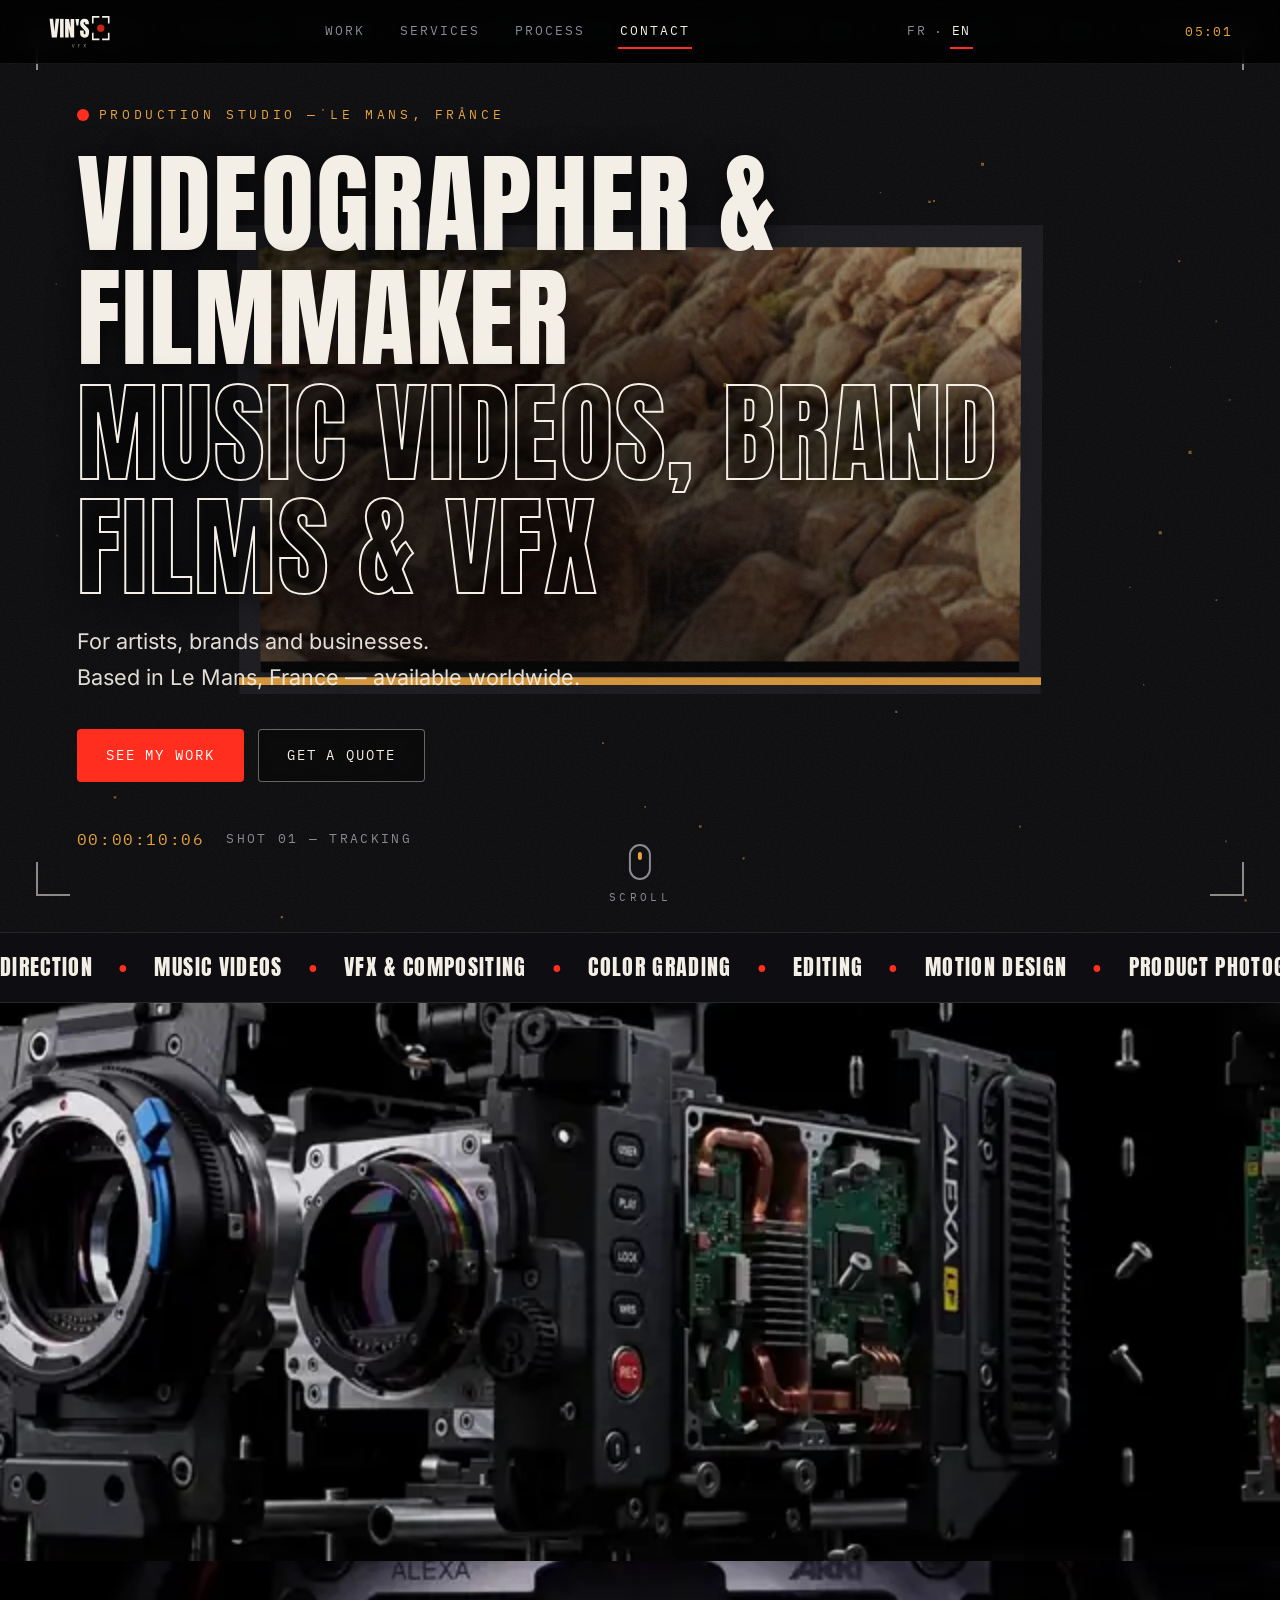
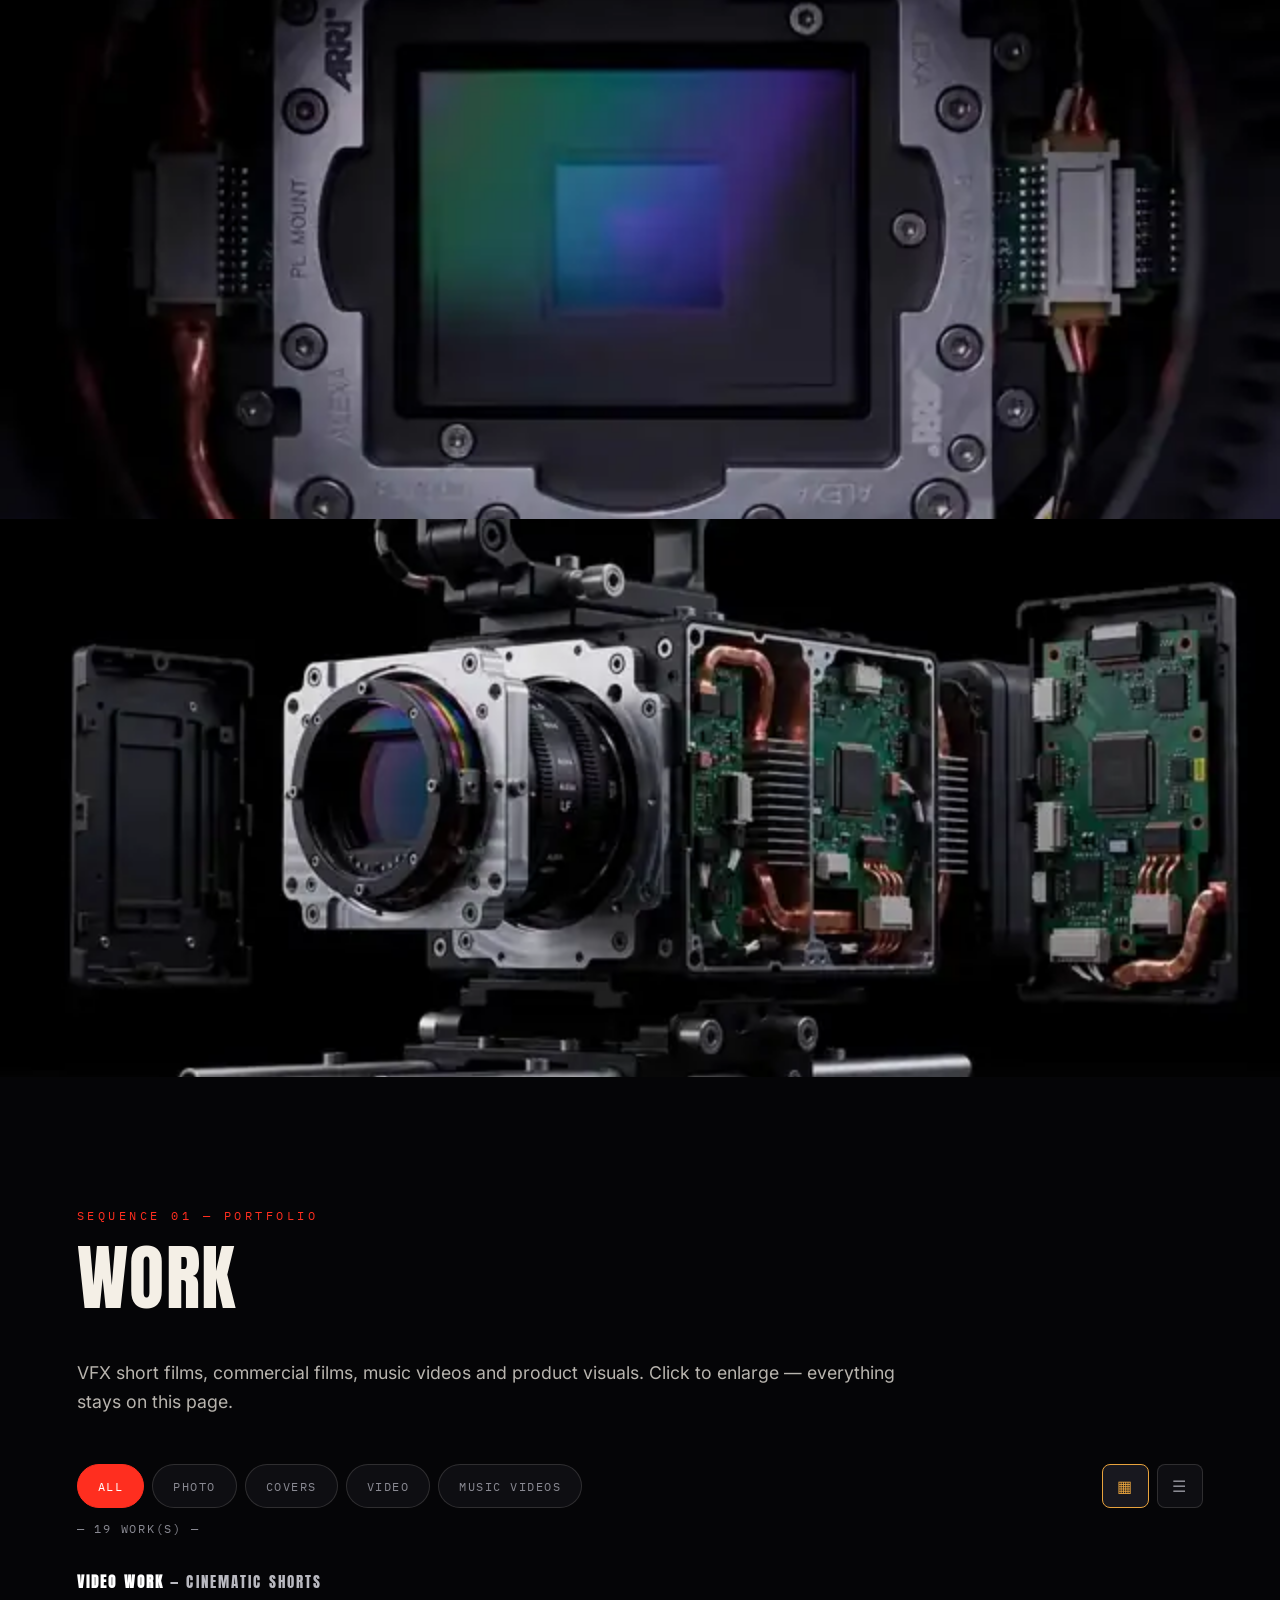
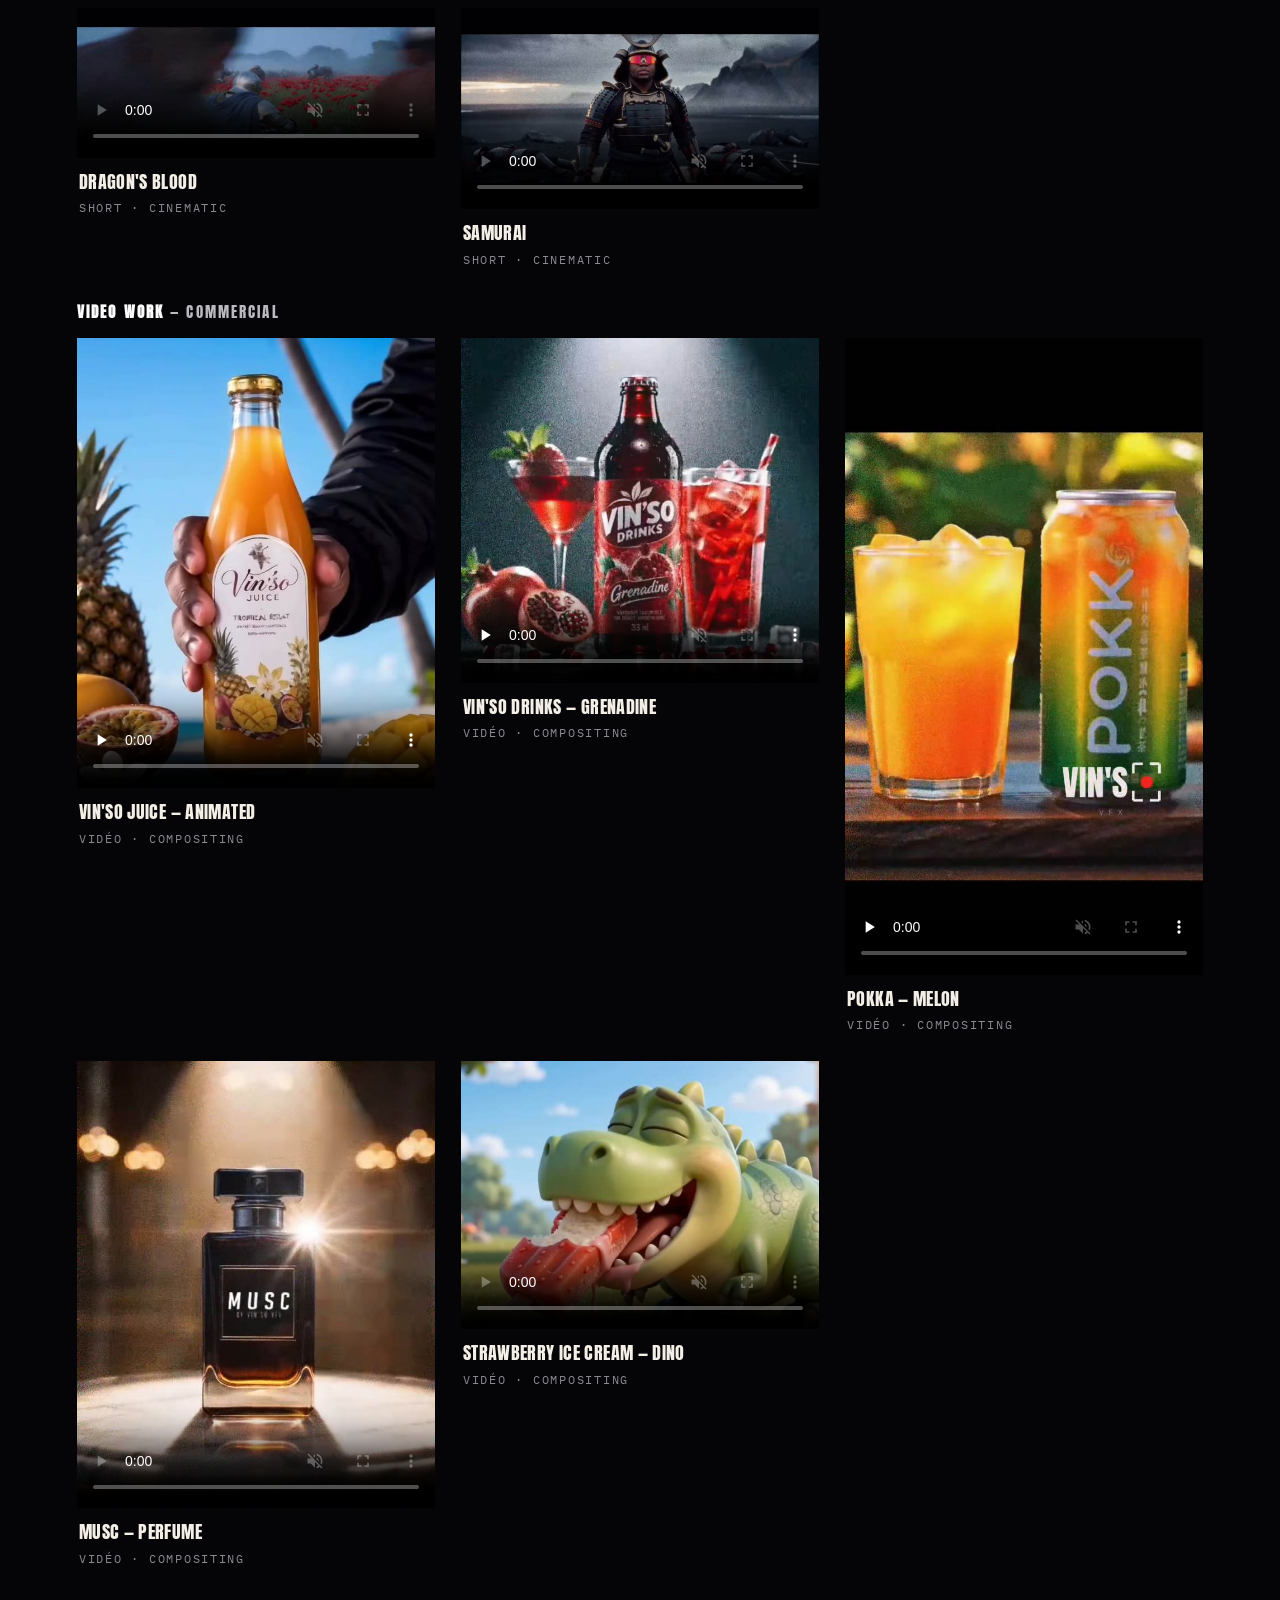
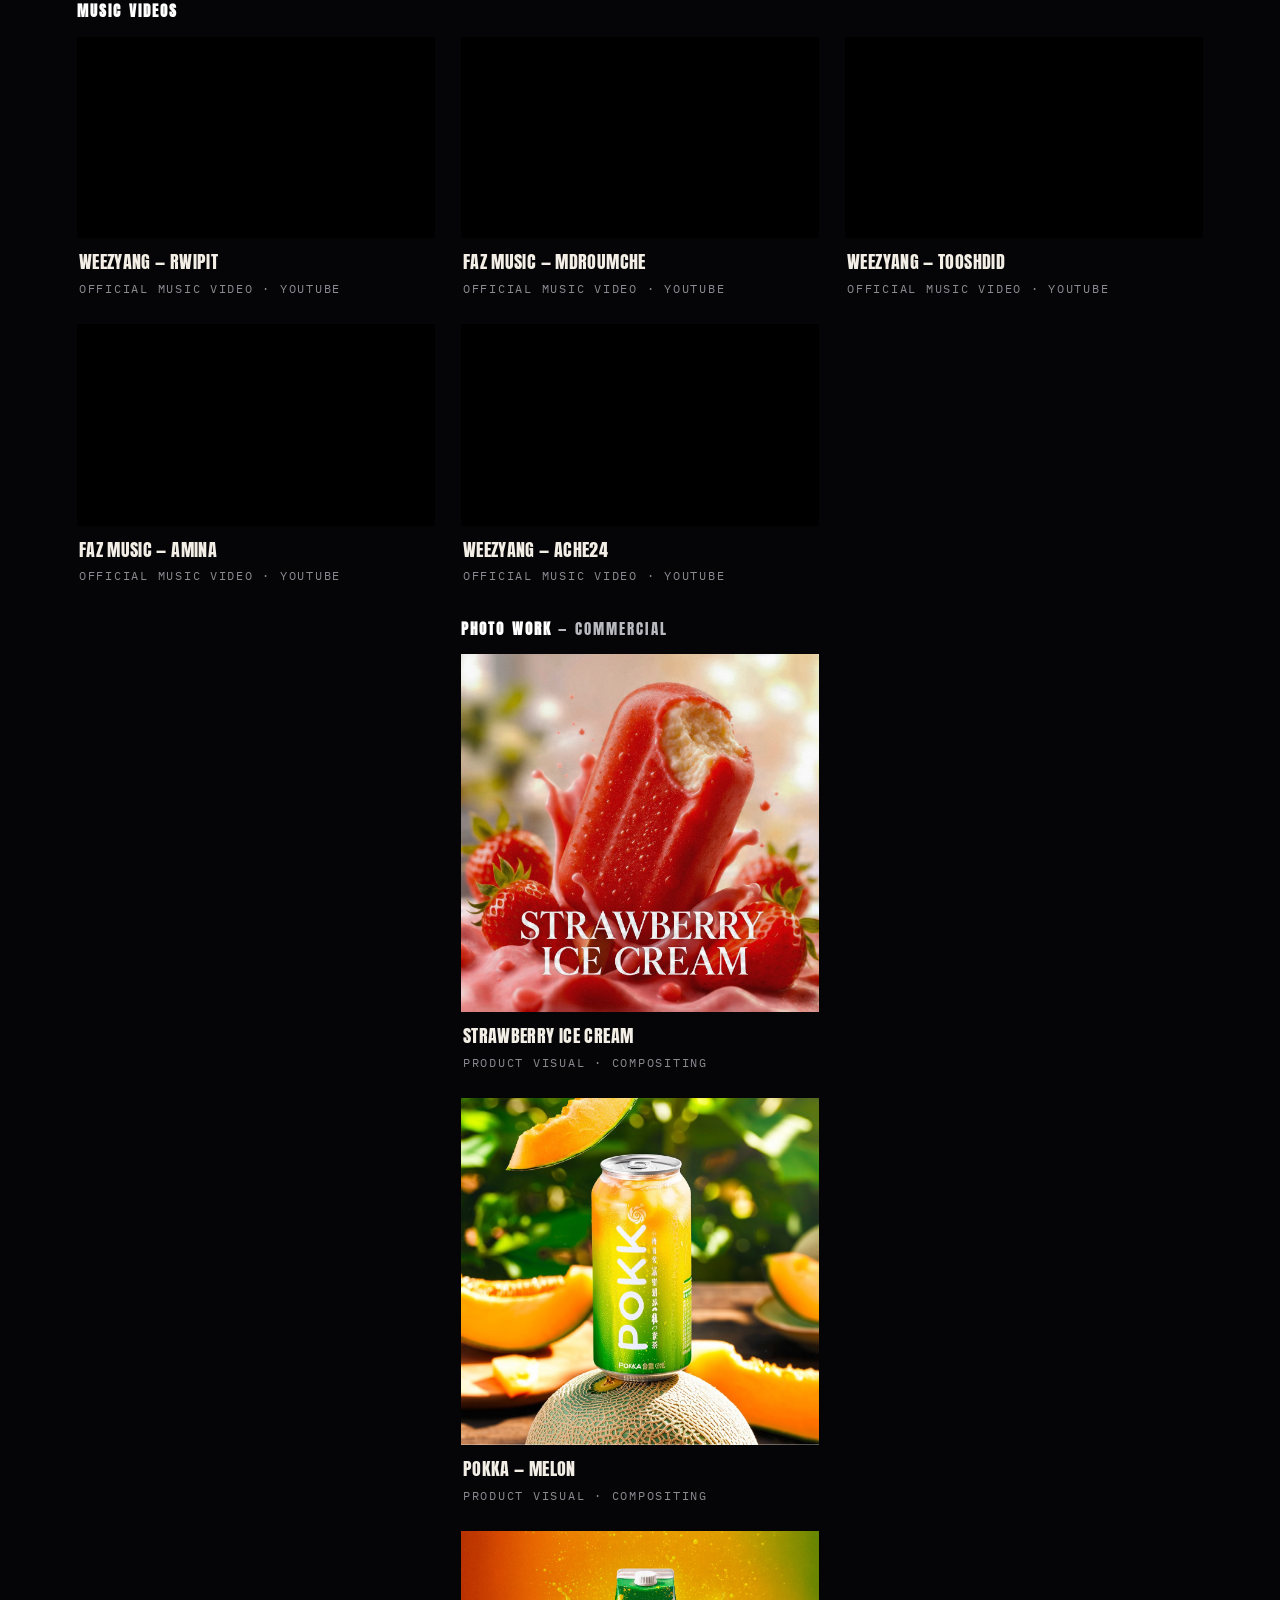
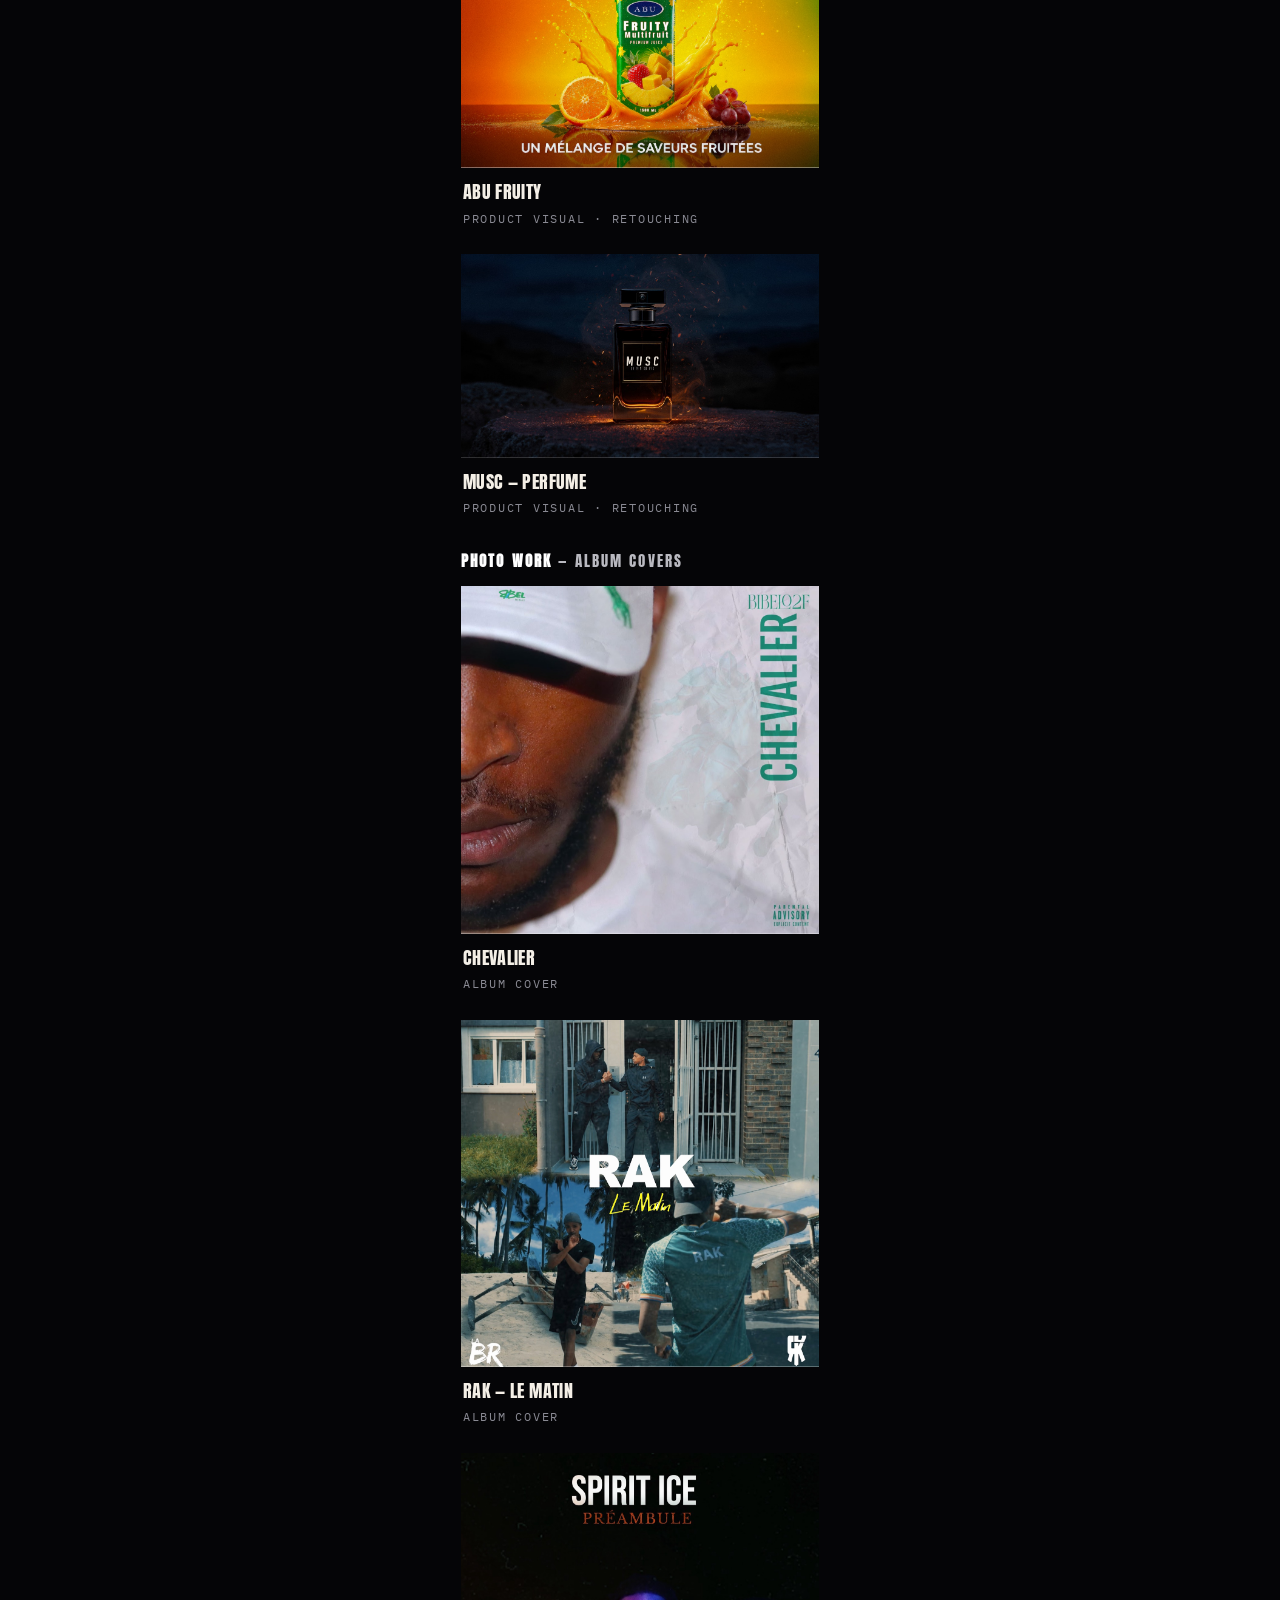
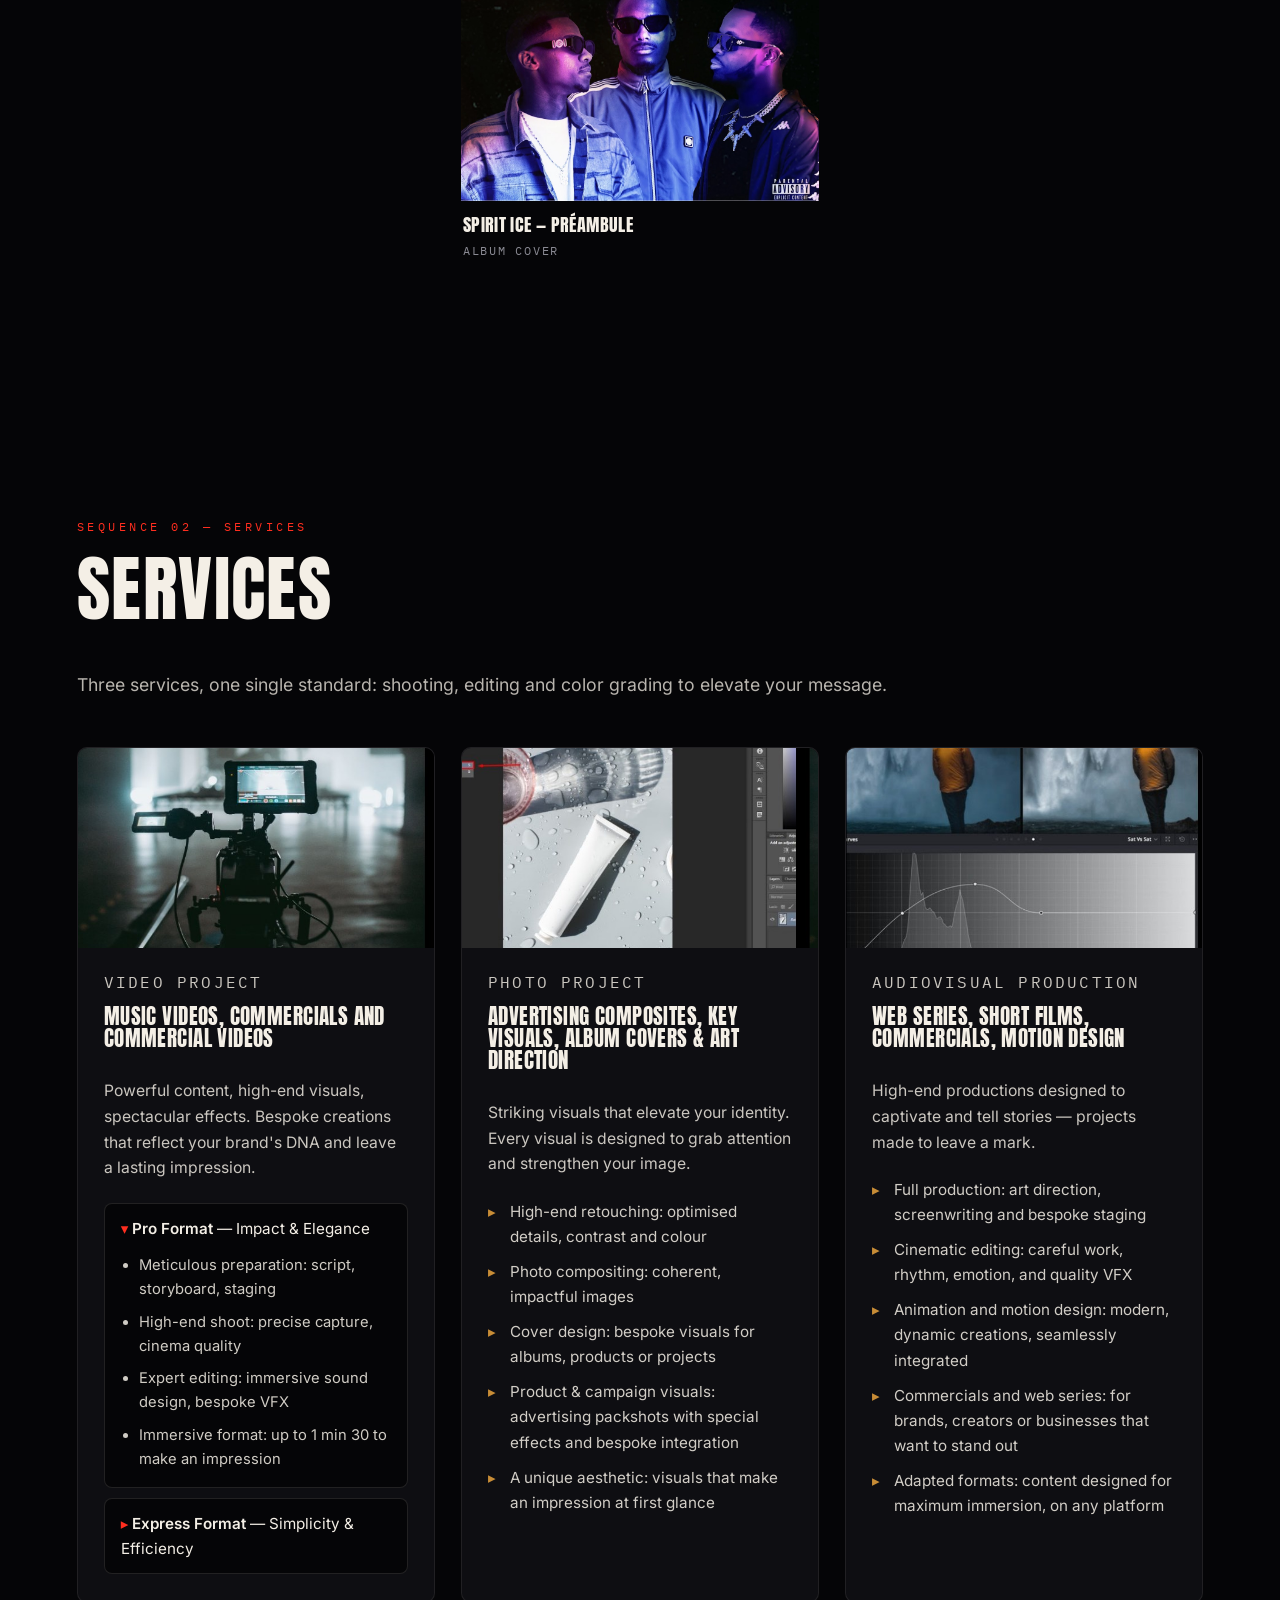
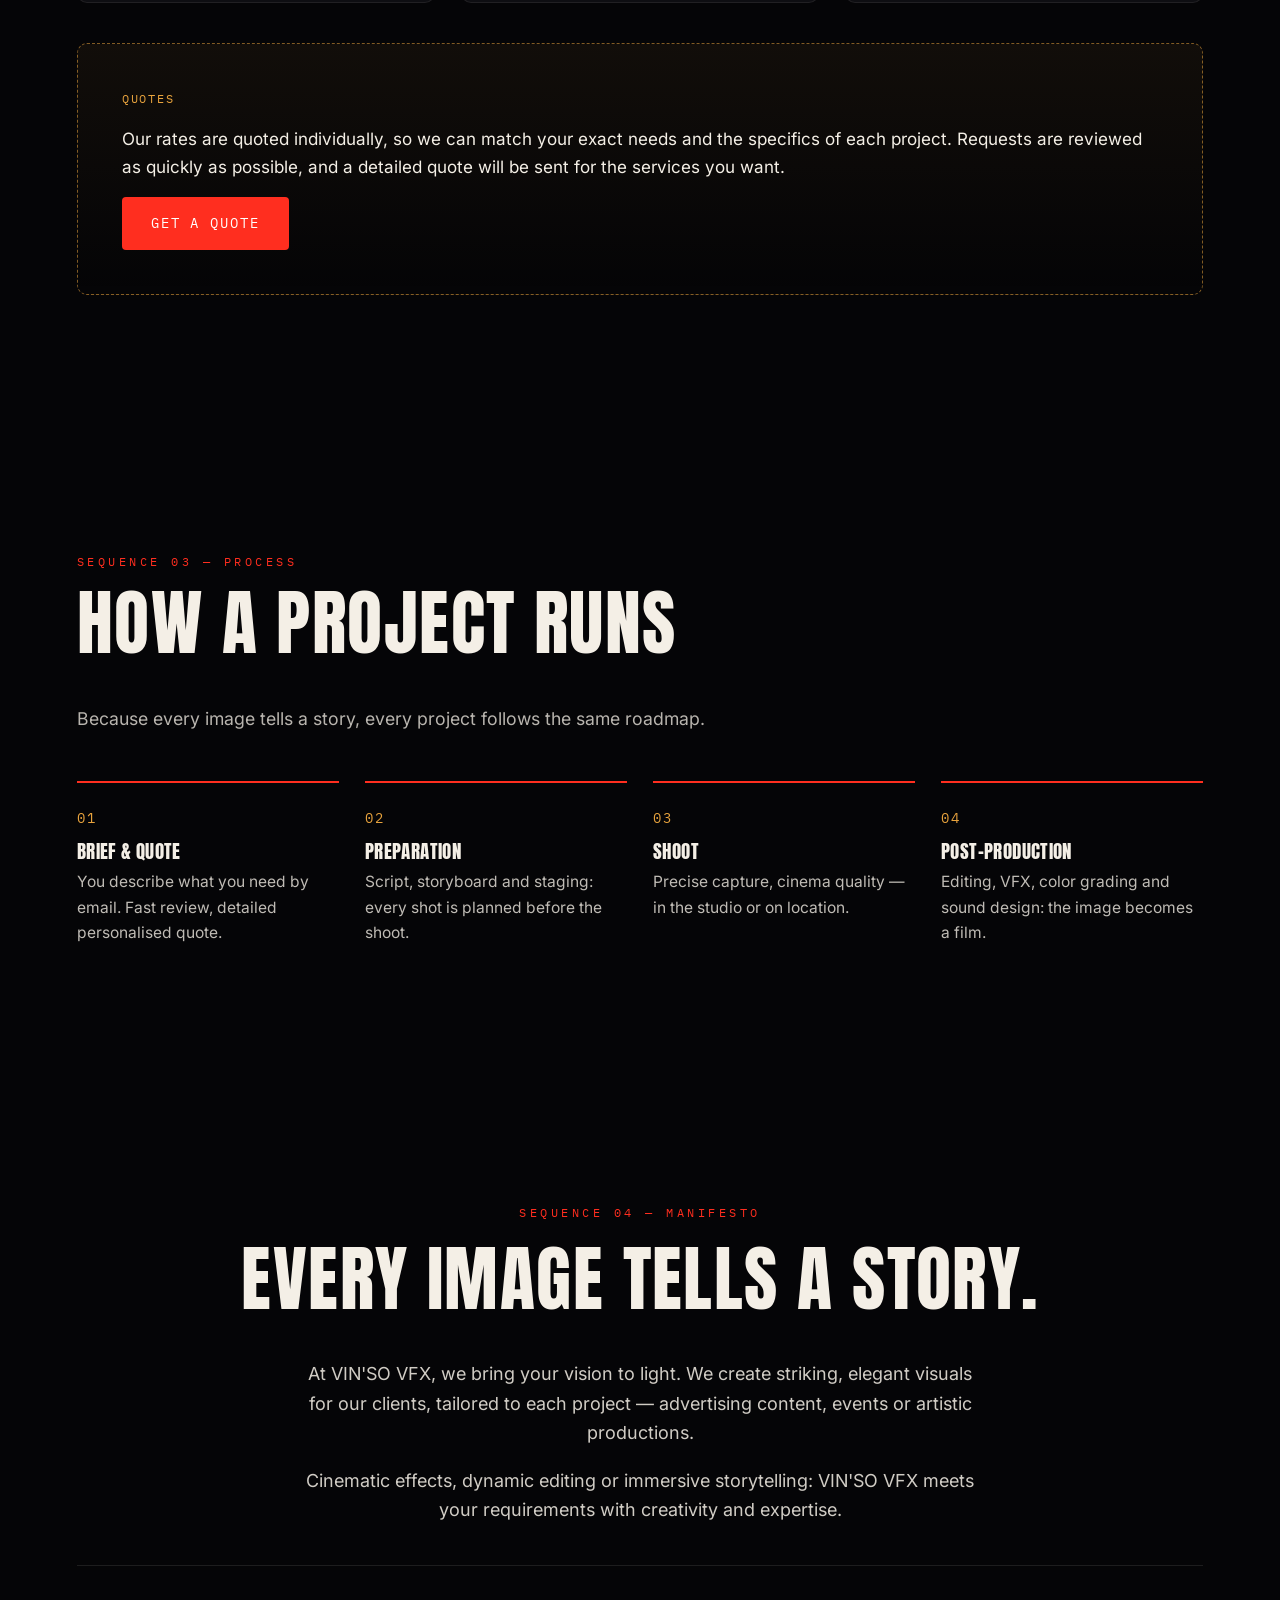
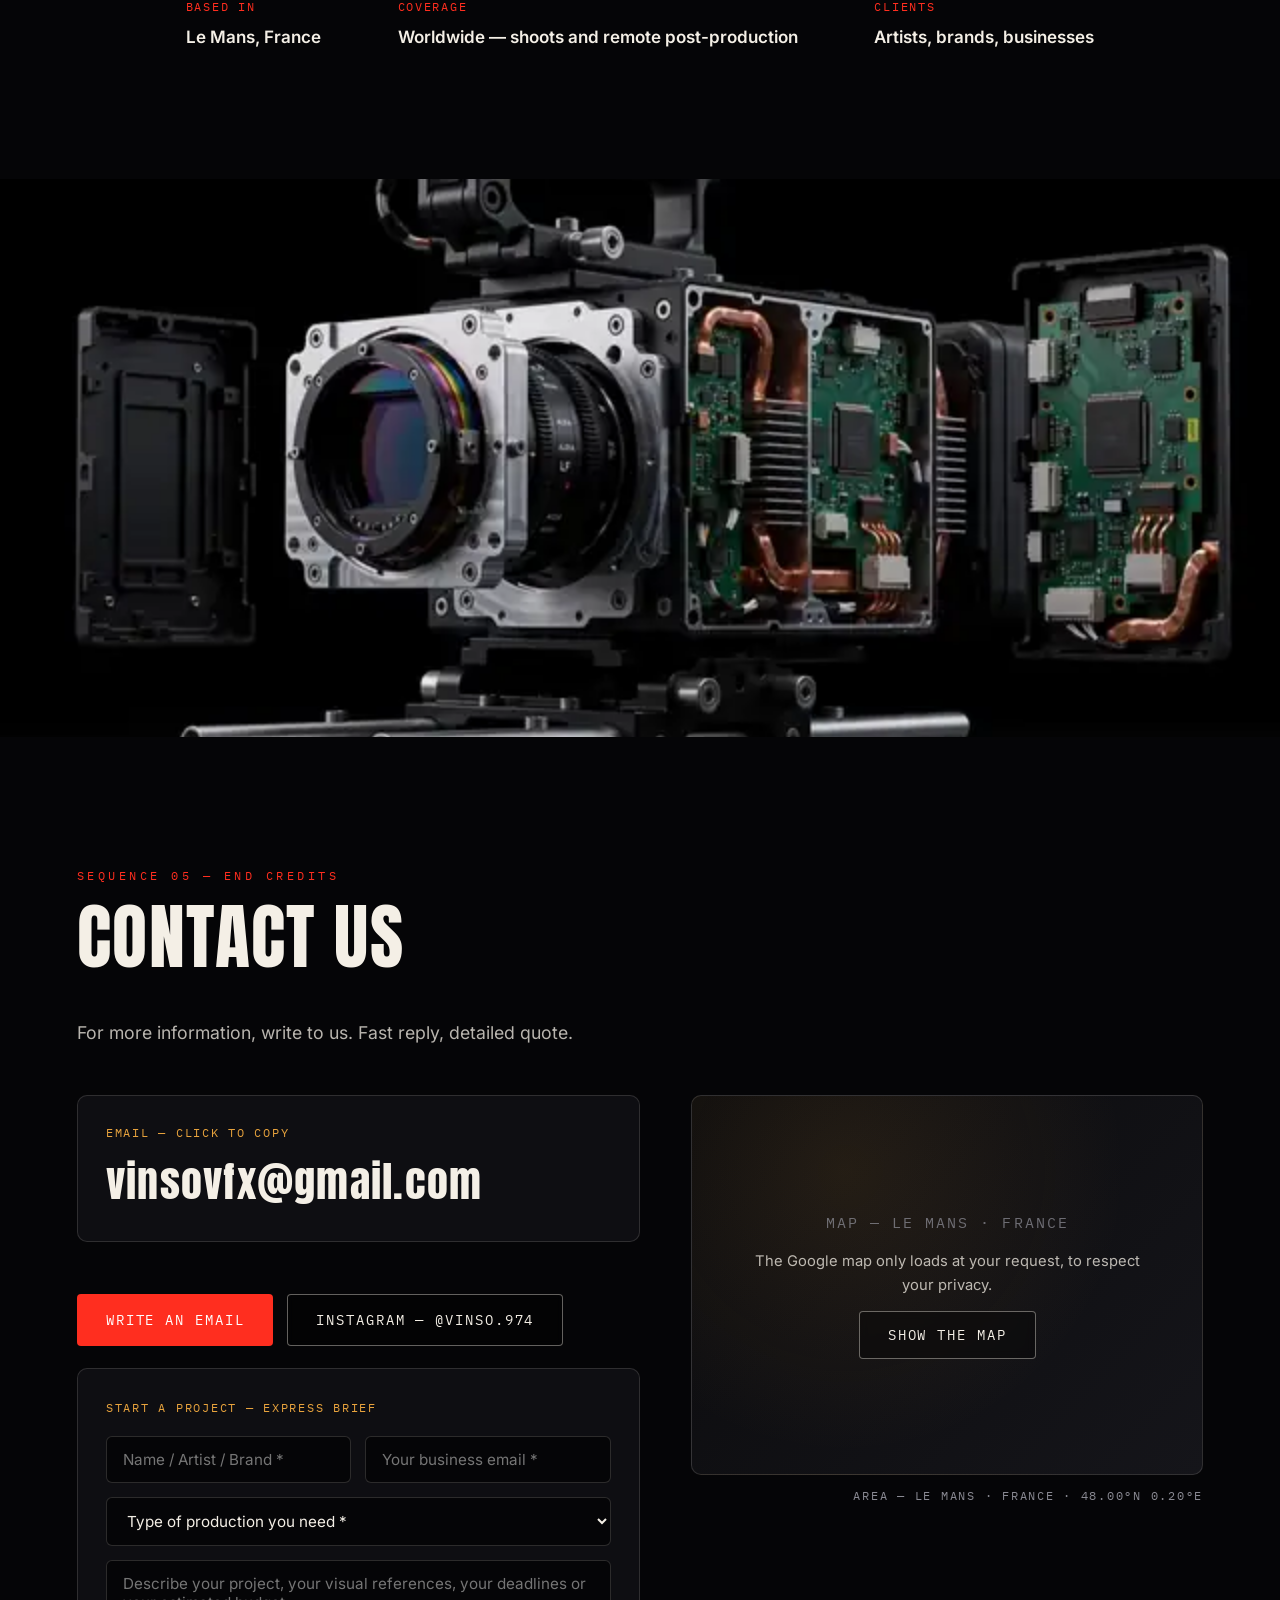
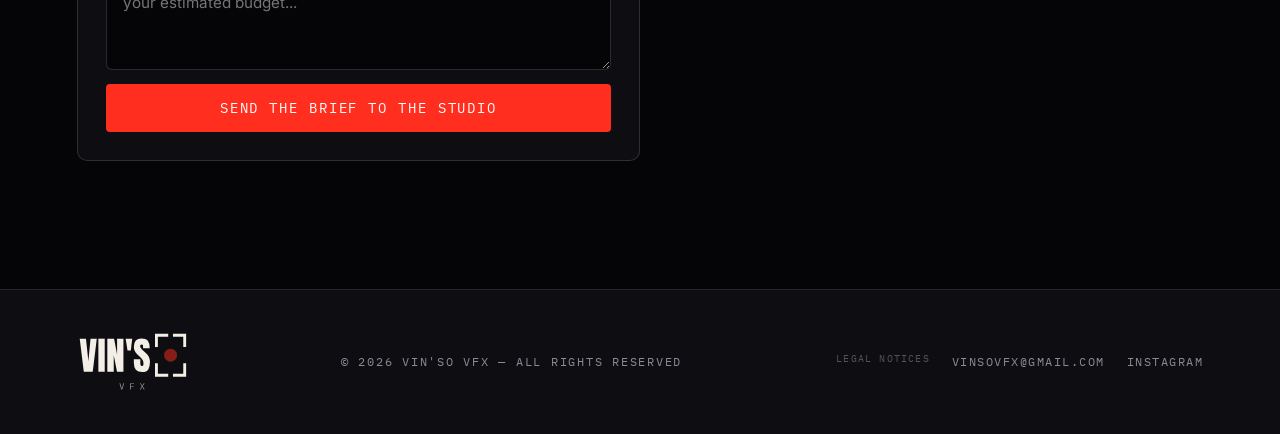
==== en/index.html @ 74f75d2a "Version anglaise du site : page /en/ complète, sélecteur FR/EN, détection auto de la langue du navig" ====
<!DOCTYPE html>
<html lang="en">
<head>
  <meta charset="UTF-8">
  <meta name="viewport" content="width=device-width, initial-scale=1.0">
  <title>VIN'SO VFX — Videographer &amp; Filmmaker · Music Videos, Brand Films &amp; VFX</title>
  <meta name="description" content="VIN'SO VFX — videographer &amp; filmmaker. Music videos, brand films, VFX and compositing, color grading, editing. For artists, brands and businesses. Based in Le Mans, France — available worldwide.">
  <meta name="theme-color" content="#0B0B0D">
  <meta name="color-scheme" content="dark">
  <link rel="canonical" href="https://www.vinsovfx.com/en/">
  <link rel="alternate" hreflang="fr" href="https://www.vinsovfx.com/">
  <link rel="alternate" hreflang="en" href="https://www.vinsovfx.com/en/">
  <link rel="alternate" hreflang="x-default" href="https://www.vinsovfx.com/">
  <meta property="og:type" content="website">
  <meta property="og:locale" content="en_US">
  <meta property="og:title" content="VIN'SO VFX — Videographer &amp; Filmmaker">
  <meta property="og:description" content="Music videos, brand films and VFX. For artists, brands and businesses. Based in Le Mans, France — available worldwide.">
  <meta property="og:url" content="https://www.vinsovfx.com/en/">
  <meta property="og:site_name" content="VIN'SO VFX">
  <meta property="og:image" content="https://www.vinsovfx.com/assets/img/og-share-1200x630.jpg">
  <meta property="og:image:alt" content="Strawberry Ice Cream product visual by VIN'SO VFX">
  <meta name="twitter:card" content="summary_large_image">
  <meta name="twitter:title" content="VIN'SO VFX — Videographer &amp; Filmmaker">
  <meta name="twitter:description" content="Music videos, brand films and VFX. For artists, brands and businesses. Based in Le Mans, France — available worldwide.">
  <meta name="twitter:image" content="https://www.vinsovfx.com/assets/img/og-share-1200x630.jpg">
  <link rel="icon" href="../assets/logo.svg?v=3" type="image/svg+xml">
  <link rel="apple-touch-icon" href="../assets/img/apple-touch-icon.png">
  <link rel="preload" href="../assets/fonts/anton-latin-400-normal.woff2" as="font" type="font/woff2" crossorigin>
  <link rel="preload" href="../assets/fonts/inter-latin-400-normal.woff2" as="font" type="font/woff2" crossorigin>
  <link rel="stylesheet" href="../css/style.css?v=8">
  <script type="application/ld+json">
  {
    "@context": "https://schema.org",
    "@type": "ProfessionalService",
    "name": "VIN'SO VFX",
    "url": "https://www.vinsovfx.com/",
    "logo": "https://www.vinsovfx.com/assets/logo.svg",
    "image": "https://www.vinsovfx.com/assets/img/og-share-1200x630.jpg",
    "description": "Videographer & filmmaker: music videos, brand films, VFX and compositing, color grading, editing.",
    "email": "vinsovfx@gmail.com",
    "areaServed": "Worldwide",
    "address": { "@type": "PostalAddress", "addressLocality": "Le Mans", "addressCountry": "FR" },
    "sameAs": ["https://www.instagram.com/vinso.974"]
  }
  </script>
</head>
<body>
  <a class="skip-link" href="#contenu">Skip to content</a>

  <!-- Préloader : barre de rendu -->
  <div id="preloader" role="status" aria-label="Loading the site">
    <div class="preloader-inner">
      <div class="preloader-logo" aria-hidden="true">VIN'SO <span class="rec-dot"></span></div>
      <div class="preloader-disciplines" id="preloader-disciplines" aria-hidden="true">DIRECTION</div>
      <div class="preloader-bar"><div class="preloader-fill" id="preloader-fill"></div></div>
      <div class="preloader-meta"><span>RENDER</span><span id="preloader-pct">0%</span></div>
    </div>
  </div>
  <noscript><style>#preloader{display:none}</style></noscript>

  <!-- En-tête -->
  <header class="site-header" id="site-header">
    <a class="brand" href="#hero" aria-label="VIN'SO VFX — back to top">
      <img src="../assets/logo.svg?v=3" alt="VIN'SO VFX" width="132" height="36">
    </a>
    <nav class="site-nav" id="site-nav" aria-label="Main navigation">
      <a href="#realisations">Work</a>
      <a href="#services">Services</a>
      <a href="#processus">Process</a>
      <a href="#contact">Contact</a>
    </nav>
    <nav class="lang-switch" aria-label="Language">
      <a href="../index.html" hreflang="fr" onclick="try{localStorage.setItem('vinso-lang','fr')}catch(e){}">FR</a><span aria-hidden="true">·</span><a href="./" class="is-active" aria-current="true" onclick="try{localStorage.setItem('vinso-lang','en')}catch(e){}">EN</a>
    </nav>
    <button class="nav-burger" id="nav-burger" aria-label="Open menu" aria-expanded="false" aria-controls="site-nav">
      <span></span><span></span><span></span>
    </button>
    <div class="header-meta">
      <span class="local-weather" id="local-weather-header" aria-hidden="true"></span>
      <span class="local-time" id="local-time-header" aria-hidden="true">--:--</span>
    </div>
  </header>

  <main id="contenu">

    <!-- ============ HERO ============ -->
    <section class="hero" id="hero" aria-label="Introduction">
      <div class="hero-stage" id="hero-stage">
        <canvas id="hero-canvas" aria-hidden="true"></canvas>
        <div class="hero-fallback" id="hero-fallback" aria-hidden="true"></div>
        <div class="hero-grain" aria-hidden="true"></div>
        <div class="viewfinder" aria-hidden="true">
          <span class="vf-corner tl"></span><span class="vf-corner tr"></span>
          <span class="vf-corner bl"></span><span class="vf-corner br"></span>
        </div>
      </div>
      <div class="hero-content">
        <p class="hero-kicker"><span class="rec-dot" aria-hidden="true"></span> PRODUCTION STUDIO — LE MANS, FRANCE</p>
        <h1 class="hero-title">Videographer &amp; filmmaker<br><span class="hero-title-accent">music videos, brand films &amp; VFX</span></h1>
        <p class="hero-sub">For artists, brands and businesses.<br>Based in Le Mans, France — available worldwide.</p>
        <div class="hero-cta">
          <a class="btn btn-primary" href="#realisations">See my work</a>
          <a class="btn btn-ghost" href="mailto:vinsovfx@gmail.com?subject=Quote%20request%20%E2%80%94%20VIN%27SO%20VFX">Get a quote</a>
        </div>
        <div class="hero-meta">
          <span class="timecode" id="timecode-hero">00:00:00:00</span>
          <span class="hero-plan" id="hero-plan">SHOT 01 — TRACKING SHOT</span>
        </div>
      </div>
      <a class="scroll-hint" href="#realisations" aria-label="Scroll to the work section">
        <span aria-hidden="true"></span> SCROLL
      </a>
    </section>

    <!-- ============ MARQUEE ============ -->
    <div class="marquee" aria-hidden="true">
      <div class="marquee-track" id="marquee-track">
        <span>DIRECTION</span><i>•</i><span>MUSIC VIDEOS</span><i>•</i><span>VFX &amp; COMPOSITING</span><i>•</i><span>COLOR GRADING</span><i>•</i><span>EDITING</span><i>•</i><span>MOTION DESIGN</span><i>•</i><span>PRODUCT PHOTOGRAPHY</span><i>•</i><span>3D GRAPHICS</span><i>•</i><span>ART DIRECTION</span><i>•</i>
      </div>
    </div>

    <!-- ============ ANATOMIE ============ -->
    <section class="scrollvid" id="anatomie" data-src="../assets/vid/anatomie-camera.mp4" aria-label="Cinema camera deconstructing as you scroll">
      <h2 class="sr-only">Take the camera apart</h2>
      <div class="scrollvid-pin">
        <video class="scrollvid-video" muted playsinline preload="none" poster="../assets/img/anatomie-poster.webp" aria-hidden="true" disablepictureinpicture>
          <source src="../assets/vid/anatomie-camera.mp4" type="video/mp4">
        </video>
        <div class="scrollvid-caption" aria-hidden="true">
          <div class="caption-inner">
            <p class="caption-text">Cinematic impact is born from absolute mastery of light and framing.</p>
            <span class="caption-scan"></span>
          </div>
        </div>
        <div class="scrollvid-fallback" aria-hidden="true"></div>
      </div>
    </section>

    <!-- ============ ENTRAILLES ============ -->
    <section class="scrollvid" id="entrailles" data-src="../assets/vid/entrailles-a.mp4" data-src2="../assets/vid/entrailles-b.mp4" data-split="0.5" aria-label="A dive inside the camera as you scroll">
      <h2 class="sr-only">Inside the camera</h2>
      <div class="scrollvid-pin">
        <video class="scrollvid-video" muted playsinline preload="none" poster="../assets/img/entrailles-a-poster.webp" aria-hidden="true" disablepictureinpicture>
          <source src="../assets/vid/entrailles-a.mp4" type="video/mp4">
        </video>
        <video class="scrollvid-video" muted playsinline preload="none" poster="../assets/img/entrailles-b-poster.webp" aria-hidden="true" disablepictureinpicture style="opacity:0">
          <source src="../assets/vid/entrailles-b.mp4" type="video/mp4">
        </video>
        <div class="scrollvid-caption" aria-hidden="true">
          <div class="caption-inner">
            <p class="caption-text">Surgical precision: from raw footage to VFX compositing.</p>
            <span class="caption-scan"></span>
          </div>
        </div>
        <div class="scrollvid-fallback" aria-hidden="true"></div>
      </div>
    </section>

    <!-- ============ CAPTEUR ============ -->
    <section class="scrollvid" id="capteur" data-src="../assets/vid/capteur.mp4" aria-label="The camera sensor in close-up as you scroll">
      <h2 class="sr-only">The eye — the sensor</h2>
      <div class="scrollvid-pin">
        <video class="scrollvid-video" muted playsinline preload="none" poster="../assets/img/capteur-poster.webp" aria-hidden="true" disablepictureinpicture>
          <source src="../assets/vid/capteur.mp4" type="video/mp4">
        </video>
        <div class="scrollvid-caption" aria-hidden="true">
          <div class="caption-inner">
            <p class="caption-text">Elevating reality: cinema color grading, SFX and 3D integration.</p>
            <span class="caption-scan"></span>
          </div>
        </div>
        <div class="scrollvid-fallback" aria-hidden="true"></div>
      </div>
    </section>

    <!-- ============ RÉALISATIONS ============ -->
    <section class="section" id="realisations" aria-labelledby="titre-realisations">
      <div class="section-head">
        <p class="section-kicker">SEQUENCE 01 — PORTFOLIO</p>
        <h2 class="section-title" id="titre-realisations">Work</h2>
        <p class="section-intro">VFX short films, commercial films, music videos and product visuals. Click to enlarge — everything stays on this page.</p>
      </div>

      <div class="works-toolbar">
        <div class="filters" role="group" aria-label="Filter the work">
          <button class="filter-btn is-active" data-filter="all" aria-pressed="true">All</button>
          <button class="filter-btn" data-filter="photo" aria-pressed="false">Photo</button>
          <button class="filter-btn" data-filter="pochette" aria-pressed="false">Covers</button>
          <button class="filter-btn" data-filter="video" aria-pressed="false">Video</button>
          <button class="filter-btn" data-filter="clip" aria-pressed="false">Music videos</button>
        </div>
        <div class="view-toggle" role="group" aria-label="Display mode">
          <button class="view-btn is-active" data-view="grid" aria-pressed="true" aria-label="Grid view">▦</button>
          <button class="view-btn" data-view="list" aria-pressed="false" aria-label="List view">☰</button>
        </div>
      </div>

      <p class="works-count mono" id="works-count" aria-live="polite"></p>

      <div class="works-group" data-group="video">
        <h3 class="works-sub"><strong>Video work</strong> — Cinematic shorts</h3>
        <div class="works works-grid">
        <article class="work" data-cat="video" data-type="local-video" data-src="../assets/vid/dragons-blood.mp4" data-title="Dragon's Blood — cinematic short">
          <div class="work-media work-media--direct">
            <video controls src="../assets/vid/dragons-blood.mp4" poster="../assets/img/dragons-blood-poster.jpg" data-autoplay muted loop playsinline preload="none" width="1720" height="720"></video>
          </div>
          <div class="work-info">
            <h3>Dragon's Blood</h3>
            <p class="mono work-meta">SHORT · CINEMATIC</p>
          </div>
        </article>
        <article class="work" data-cat="video" data-type="local-video" data-src="../assets/vid/samourai.mp4" data-title="Samouraï — cinematic short">
          <div class="work-media work-media--direct">
            <video controls src="../assets/vid/samourai.mp4" poster="../assets/img/samourai-poster.jpg" data-autoplay muted loop playsinline preload="none" width="1280" height="720"></video>
          </div>
          <div class="work-info">
            <h3>Samurai</h3>
            <p class="mono work-meta">SHORT · CINEMATIC</p>
          </div>
        </article>
        </div>
      </div>

      <div class="works-group" data-group="video">
        <h3 class="works-sub"><strong>Video work</strong> — Commercial</h3>
        <div class="works works-grid">
        <article class="work" data-cat="video" data-type="local-video" data-src="../assets/vid/vinso-juice.mp4" data-title="Vin'so Juice — animated commercial">
          <div class="work-media work-media--direct">
            <video controls src="../assets/vid/vinso-juice.mp4" poster="../assets/img/vinso-juice-poster.jpg" data-autoplay muted loop playsinline preload="none" width="720" height="906"></video>
          </div>
          <div class="work-info">
            <h3>Vin'so Juice — Animated</h3>
            <p class="mono work-meta">VIDÉO · COMPOSITING</p>
          </div>
        </article>
        <article class="work" data-cat="video" data-type="local-video" data-src="../assets/vid/vinso-drinks-grenadine.mp4" data-title="Vin'so Drinks — grenadine commercial">
          <div class="work-media work-media--direct">
            <video controls src="../assets/vid/vinso-drinks-grenadine.mp4" poster="../assets/img/vinso-drinks-grenadine-poster.jpg" data-autoplay muted loop playsinline preload="none" width="748" height="720"></video>
          </div>
          <div class="work-info">
            <h3>Vin'so Drinks — Grenadine</h3>
            <p class="mono work-meta">VIDÉO · COMPOSITING</p>
          </div>
        </article>
        <article class="work" data-cat="video" data-type="local-video" data-src="../assets/vid/pokka-melon.mp4" data-title="POKKA — melon commercial">
          <div class="work-media work-media--direct">
            <video controls src="../assets/vid/pokka-melon.mp4" poster="../assets/img/pokka-melon-poster.jpg" data-autoplay muted loop playsinline preload="none" width="720" height="1280"></video>
          </div>
          <div class="work-info">
            <h3>POKKA — Melon</h3>
            <p class="mono work-meta">VIDÉO · COMPOSITING</p>
          </div>
        </article>
        <article class="work" data-cat="video" data-type="local-video" data-src="../assets/vid/musc-parfum.mp4" data-title="MUSC — perfume commercial">
          <div class="work-media work-media--direct">
            <video controls src="../assets/vid/musc-parfum.mp4" poster="../assets/img/musc-parfum-poster.jpg" data-autoplay muted loop playsinline preload="none" width="720" height="900"></video>
          </div>
          <div class="work-info">
            <h3>MUSC — Perfume</h3>
            <p class="mono work-meta">VIDÉO · COMPOSITING</p>
          </div>
        </article>
        <article class="work" data-cat="video" data-type="local-video" data-src="../assets/vid/glace-fraise-dino.mp4" data-title="Strawberry Ice Cream — dino commercial">
          <div class="work-media work-media--direct">
            <video controls src="../assets/vid/glace-fraise-dino.mp4" poster="../assets/img/glace-fraise-dino-poster.jpg" data-autoplay muted loop playsinline preload="none" width="960" height="720"></video>
          </div>
          <div class="work-info">
            <h3>Strawberry Ice Cream — Dino</h3>
            <p class="mono work-meta">VIDÉO · COMPOSITING</p>
          </div>
        </article>
        </div>
      </div>

      <div class="works-group" data-group="clip">
        <h3 class="works-sub"><strong>Music videos</strong></h3>
        <div class="works works-grid">
<article class="work" data-cat="clip" data-type="video" data-yt="0Q_GJgeLVIU" data-title="Weezyang — RwiPiT (official music video)">
          <div class="work-media">
            <iframe src="https://www.youtube-nocookie.com/embed/0Q_GJgeLVIU?rel=0&playsinline=1" title="Weezyang — RwiPiT (official music video)" loading="lazy" referrerpolicy="strict-origin-when-cross-origin" allow="accelerometer; autoplay; clipboard-write; encrypted-media; gyroscope; picture-in-picture" allowfullscreen></iframe>
          </div>
          <div class="work-info">
            <h3>Weezyang — RwiPiT</h3>
            <p class="mono work-meta">OFFICIAL MUSIC VIDEO · YOUTUBE</p>
          </div>
        </article>
<article class="work" data-cat="clip" data-type="video" data-yt="qVxYpxtj244" data-title="Faz Music — MDROUMCHE (official music video)">
          <div class="work-media">
            <iframe src="https://www.youtube-nocookie.com/embed/qVxYpxtj244?rel=0&playsinline=1" title="Faz Music — MDROUMCHE (official music video)" loading="lazy" referrerpolicy="strict-origin-when-cross-origin" allow="accelerometer; autoplay; clipboard-write; encrypted-media; gyroscope; picture-in-picture" allowfullscreen></iframe>
          </div>
          <div class="work-info">
            <h3>Faz Music — MDROUMCHE</h3>
            <p class="mono work-meta">OFFICIAL MUSIC VIDEO · YOUTUBE</p>
          </div>
        </article>
<article class="work" data-cat="clip" data-type="video" data-yt="-6sCgE9RYcg" data-title="Weezyang — Tooshdid (official music video)">
          <div class="work-media">
            <iframe src="https://www.youtube-nocookie.com/embed/-6sCgE9RYcg?rel=0&playsinline=1" title="Weezyang — Tooshdid (official music video)" loading="lazy" referrerpolicy="strict-origin-when-cross-origin" allow="accelerometer; autoplay; clipboard-write; encrypted-media; gyroscope; picture-in-picture" allowfullscreen></iframe>
          </div>
          <div class="work-info">
            <h3>Weezyang — Tooshdid</h3>
            <p class="mono work-meta">OFFICIAL MUSIC VIDEO · YOUTUBE</p>
          </div>
        </article>
<article class="work" data-cat="clip" data-type="video" data-yt="XNBBhESGSis" data-title="Faz Music — AMINA (official music video)">
          <div class="work-media">
            <iframe src="https://www.youtube-nocookie.com/embed/XNBBhESGSis?rel=0&playsinline=1" title="Faz Music — AMINA (official music video)" loading="lazy" referrerpolicy="strict-origin-when-cross-origin" allow="accelerometer; autoplay; clipboard-write; encrypted-media; gyroscope; picture-in-picture" allowfullscreen></iframe>
          </div>
          <div class="work-info">
            <h3>Faz Music — AMINA</h3>
            <p class="mono work-meta">OFFICIAL MUSIC VIDEO · YOUTUBE</p>
          </div>
        </article>
<article class="work" data-cat="clip" data-type="video" data-yt="svGMhx4TmQ8" data-title="Weezyang — Ache24 (official music video)">
          <div class="work-media">
            <iframe src="https://www.youtube-nocookie.com/embed/svGMhx4TmQ8?rel=0&playsinline=1" title="Weezyang — Ache24 (official music video)" loading="lazy" referrerpolicy="strict-origin-when-cross-origin" allow="accelerometer; autoplay; clipboard-write; encrypted-media; gyroscope; picture-in-picture" allowfullscreen></iframe>
          </div>
          <div class="work-info">
            <h3>Weezyang — Ache24</h3>
            <p class="mono work-meta">OFFICIAL MUSIC VIDEO · YOUTUBE</p>
          </div>

      <div class="works-group" data-group="photo">
        <h3 class="works-sub"><strong>Photo work</strong> — Commercial</h3>
        <div class="works works-grid">
<article class="work" data-cat="photo" data-type="image" data-title="Strawberry Ice Cream — product visual">
          <button class="work-media" aria-haspopup="dialog">
            <img src="../assets/img/real-strawberry-hq.jpg?v=2" alt="Strawberry Ice Cream product visual: a bitten strawberry ice lolly, strawberries and splashes" loading="lazy" decoding="async" width="1179" height="1179">
            <span class="work-zoom" aria-hidden="true">⤢</span>
          </button>
          <div class="work-info">
            <h3>Strawberry Ice Cream</h3>
            <p class="mono work-meta">PRODUCT VISUAL · COMPOSITING</p>
          </div>
        </article>
<article class="work" data-cat="photo" data-type="image" data-title="POKKA melon — product visual">
          <button class="work-media" aria-haspopup="dialog">
            <img src="../assets/img/real-pokka-melon-entier.jpg?v=2" alt="POKKA product visual: a can resting on a whole melon, a slice floating in mid-air" loading="lazy" decoding="async" width="1179" height="1142">
            <span class="work-zoom" aria-hidden="true">⤢</span>
          </button>
          <div class="work-info">
            <h3>POKKA — Melon</h3>
            <p class="mono work-meta">PRODUCT VISUAL · COMPOSITING</p>
          </div>
        </article>
<article class="work" data-cat="photo" data-type="image" data-title="ABU FRUITY — product visual">
          <button class="work-media" aria-haspopup="dialog">
            <img src="../assets/img/real-abu-fruity.jpg?v=2" alt="ABU FRUITY product visual: a multifruit juice carton, orange splashes" loading="lazy" decoding="async" width="1179" height="781">
            <span class="work-zoom" aria-hidden="true">⤢</span>
          </button>
          <div class="work-info">
            <h3>ABU FRUITY</h3>
            <p class="mono work-meta">PRODUCT VISUAL · RETOUCHING</p>
          </div>
        </article>
<article class="work" data-cat="photo" data-type="image" data-title="MUSC — product visual">
          <button class="work-media" aria-haspopup="dialog">
            <img src="../assets/img/real-musc-parfum.jpg?v=2" alt="Product visual for the MUSC perfume" loading="lazy" decoding="async" width="1179" height="669">
            <span class="work-zoom" aria-hidden="true">⤢</span>
          </button>
          <div class="work-info">
            <h3>MUSC — Perfume</h3>
            <p class="mono work-meta">PRODUCT VISUAL · RETOUCHING</p>
          </div>
        </article>
        </div>
      </div>

      <div class="works-group" data-group="pochette">
        <h3 class="works-sub"><strong>Photo work</strong> — Album covers</h3>
        <div class="works works-grid">
<article class="work" data-cat="pochette" data-type="image" data-title="Album cover — CHEVALIER">
          <button class="work-media" aria-haspopup="dialog">
            <img src="../assets/img/pochette-chevalier.jpg?v=2" alt="CHEVALIER album cover — BIBEL02F: close-up portrait" loading="lazy" decoding="async" width="1179" height="1144">
            <span class="work-zoom" aria-hidden="true">⤢</span>
          </button>
          <div class="work-info">
            <h3>CHEVALIER</h3>
            <p class="mono work-meta">ALBUM COVER</p>
          </div>
        </article>
<article class="work" data-cat="pochette" data-type="image" data-title="Album cover — RAK (Le Matin)">
          <button class="work-media" aria-haspopup="dialog">
            <img src="../assets/img/pochette-rak-portail.jpg?v=2" alt="RAK album cover — Le Matin: beach and neighbourhood scenes" loading="lazy" decoding="async" width="1179" height="1144">
            <span class="work-zoom" aria-hidden="true">⤢</span>
          </button>
          <div class="work-info">
            <h3>RAK — Le Matin</h3>
            <p class="mono work-meta">ALBUM COVER</p>
          </div>
        </article>
<article class="work" data-cat="pochette" data-type="image" data-title="Album cover — SPIRIT ICE (Préambule)">
          <button class="work-media" aria-haspopup="dialog">
            <img src="../assets/img/pochette-spirit-ice.jpg?v=2" alt="SPIRIT ICE album cover — Préambule: three artists in the studio" loading="lazy" decoding="async" width="1179" height="1144">
            <span class="work-zoom" aria-hidden="true">⤢</span>
          </button>
          <div class="work-info">
            <h3>SPIRIT ICE — Préambule</h3>
            <p class="mono work-meta">ALBUM COVER</p>
          </div>
        </article>
        </div>
      </div>
        </article>
        </div>
      </div>
    </section>

    <!-- ============ SERVICES ============ -->
    <section class="section" id="services" aria-labelledby="titre-services">
      <div class="section-head">
        <p class="section-kicker">SEQUENCE 02 — SERVICES</p>
        <h2 class="section-title" id="titre-services">Services</h2>
        <p class="section-intro">Three services, one single standard: shooting, editing and color grading to elevate your message.</p>
      </div>

      <div class="services-grid">
        <article class="service-card reveal">
          <div class="service-media">
            <img src="../assets/img/service-tournage.jpg" alt="Cinema camera on a film set" loading="lazy" decoding="async" width="578" height="520">
          </div>
          <p class="mono service-tag">VIDEO PROJECT</p>
          <h3>Music videos, commercials and commercial videos</h3>
          <p>Powerful content, high-end visuals, spectacular effects. Bespoke creations that reflect your brand's DNA and leave a lasting impression.</p>
          <div class="service-formulas">
            <details open>
              <summary><strong>Pro Format</strong> — Impact &amp; Elegance</summary>
              <ul>
                <li>Meticulous preparation: script, storyboard, staging</li>
                <li>High-end shoot: precise capture, cinema quality</li>
                <li>Expert editing: immersive sound design, bespoke VFX</li>
                <li>Immersive format: up to 1 min 30 to make an impression</li>
              </ul>
            </details>
            <details>
              <summary><strong>Express Format</strong> — Simplicity &amp; Efficiency</summary>
              <ul>
                <li>Express shoot: 2 hours of targeted capture</li>
                <li>Simple edit: punchy, clean, impactful</li>
                <li>Short format: up to 30 seconds, perfect for social media</li>
              </ul>
            </details>
          </div>
        </article>

        <article class="service-card reveal">
          <div class="service-media">
            <img src="../assets/img/service-retouche.jpg" alt="Photo retouching in post-production software: macro water droplets" loading="lazy" decoding="async" width="631" height="520">
          </div>
          <p class="mono service-tag">PHOTO PROJECT</p>
          <h3>Advertising composites, key visuals, album covers &amp; art direction</h3>
          <p>Striking visuals that elevate your identity. Every visual is designed to grab attention and strengthen your image.</p>
          <ul class="service-list">
            <li>High-end retouching: optimised details, contrast and colour</li>
            <li>Photo compositing: coherent, impactful images</li>
            <li>Cover design: bespoke visuals for albums, products or projects</li>
            <li>Product &amp; campaign visuals: advertising packshots with special effects and bespoke integration</li>
            <li>A unique aesthetic: visuals that make an impression at first glance</li>
          </ul>
        </article>

        <article class="service-card reveal">
          <div class="service-media">
            <img src="../assets/img/service-etalonnage.jpg" alt="Video color grading: before-and-after comparison and color curves" loading="lazy" decoding="async" width="605" height="520">
          </div>
          <p class="mono service-tag">AUDIOVISUAL PRODUCTION</p>
          <h3>Web series, short films, commercials, motion design</h3>
          <p>High-end productions designed to captivate and tell stories — projects made to leave a mark.</p>
          <ul class="service-list">
            <li>Full production: art direction, screenwriting and bespoke staging</li>
            <li>Cinematic editing: careful work, rhythm, emotion, and quality VFX</li>
            <li>Animation and motion design: modern, dynamic creations, seamlessly integrated</li>
            <li>Commercials and web series: for brands, creators or businesses that want to stand out</li>
            <li>Adapted formats: content designed for maximum immersion, on any platform</li>
          </ul>
        </article>
      </div>

      <aside class="devis-box reveal" aria-label="Pricing">
        <p class="mono devis-tag">QUOTES</p>
        <p>Our rates are quoted individually, so we can match your exact needs and the specifics of each project. Requests are reviewed as quickly as possible, and a detailed quote will be sent for the services you want.</p>
        <a class="btn btn-primary" href="mailto:vinsovfx@gmail.com?subject=Quote%20request%20%E2%80%94%20VIN%27SO%20VFX">Get a quote</a>
      </aside>
    </section>

    <!-- ============ PROCESSUS ============ -->
    <section class="section" id="processus" aria-labelledby="titre-processus">
      <div class="section-head">
        <p class="section-kicker">SEQUENCE 03 — PROCESS</p>
        <h2 class="section-title" id="titre-processus">How a project runs</h2>
        <p class="section-intro">Because every image tells a story, every project follows the same roadmap.</p>
      </div>
      <ol class="process-list">
        <li class="reveal"><span class="mono process-step">01</span><h3>Brief &amp; quote</h3><p>You describe what you need by email. Fast review, detailed personalised quote.</p></li>
        <li class="reveal"><span class="mono process-step">02</span><h3>Preparation</h3><p>Script, storyboard and staging: every shot is planned before the shoot.</p></li>
        <li class="reveal"><span class="mono process-step">03</span><h3>Shoot</h3><p>Precise capture, cinema quality — in the studio or on location.</p></li>
        <li class="reveal"><span class="mono process-step">04</span><h3>Post-production</h3><p>Editing, VFX, color grading and sound design: the image becomes a film.</p></li>
      </ol>
    </section>

    <!-- ============ MANIFESTE ============ -->
    <section class="section section-manifeste" id="manifeste" aria-labelledby="titre-manifeste">
      <p class="section-kicker">SEQUENCE 04 — MANIFESTO</p>
      <h2 class="section-title" id="titre-manifeste">Every image tells a story.</h2>
      <div class="manifeste-body">
        <p>At VIN'SO VFX, we bring your vision to light. We create striking, elegant visuals for our clients, tailored to each project — advertising content, events or artistic productions.</p>
        <p>Cinematic effects, dynamic editing or immersive storytelling: VIN'SO VFX meets your requirements with creativity and expertise.</p>
      </div>
      <dl class="manifeste-facts">
        <div><dt class="mono">BASED IN</dt><dd>Le Mans, France</dd></div>
        <div><dt class="mono">COVERAGE</dt><dd>Worldwide — shoots and remote post-production</dd></div>
        <div><dt class="mono">CLIENTS</dt><dd>Artists, brands, businesses</dd></div>
      </dl>
    </section>

    <!-- ============ ÉPILOGUE ============ -->
    <section class="scrollvid" id="epilogue" data-src="../assets/vid/anatomie-camera.mp4" data-reverse="1" aria-label="The camera rebuilds itself as you scroll">
      <h2 class="sr-only">The camera rebuilds itself</h2>
      <div class="scrollvid-pin">
        <video class="scrollvid-video" muted playsinline preload="none" poster="../assets/img/epilogue-poster.webp" aria-hidden="true" disablepictureinpicture>
          <source src="../assets/vid/anatomie-camera.mp4" type="video/mp4">
        </video>
        <div class="scrollvid-fallback" aria-hidden="true"></div>
      </div>
    </section>

    <!-- ============ CONTACT ============ -->
    <section class="section section-contact" id="contact" aria-labelledby="titre-contact">
      <div class="section-head">
        <p class="section-kicker">SEQUENCE 05 — END CREDITS</p>
        <h2 class="section-title" id="titre-contact">Contact us</h2>
        <p class="section-intro">For more information, write to us. Fast reply, detailed quote.</p>
      </div>
      <div class="contact-grid">
        <div class="contact-main">
          <button class="email-copy" id="email-copy" aria-label="Copy the email address vinsovfx@gmail.com">
            <span class="mono email-label">EMAIL — CLICK TO COPY</span>
            <span class="email-address">vinsovfx@gmail.com</span>
          </button>
          <p class="email-hint mono" id="email-hint" aria-live="polite"></p>
          <div class="contact-links">
            <a class="btn btn-primary" href="mailto:vinsovfx@gmail.com?subject=Quote%20request%20%E2%80%94%20VIN%27SO%20VFX">Write an email</a>
            <a class="btn btn-ghost" href="https://www.instagram.com/vinso.974" target="_blank" rel="noopener">Instagram — @vinso.974</a>
          </div>
          <form class="studio-form" action="https://api.web3forms.com/submit" method="POST">
            <input type="hidden" name="access_key" value="9045e996-8bcf-4b9c-9172-6f8eed3794aa">
            <input type="hidden" name="subject" value="New project brief — VIN'SO VFX">

            <p class="mono" style="color: var(--ambre); margin: 0 0 4px;">START A PROJECT — EXPRESS BRIEF</p>

            <div class="studio-form-row">
              <input type="text" name="name" class="studio-input" placeholder="Name / Artist / Brand *" required>
              <input type="email" name="email" class="studio-input" placeholder="Your business email *" required>
            </div>

            <select name="project_type" class="studio-select" required>
              <option value="" disabled selected>Type of production you need *</option>
              <option value="Music Video / VFX">Music Video &amp; VFX</option>
              <option value="Brand Film / Commercial">Brand Film / Commercial</option>
              <option value="Post-production / VFX / 3D only">Post-production, VFX &amp; Compositing only</option>
              <option value="Product Visual / Album Cover">Product Key Visual / Album Cover</option>
              <option value="Other">Other audiovisual project</option>
            </select>

            <textarea name="message" class="studio-textarea" placeholder="Describe your project, your visual references, your deadlines or your estimated budget..." required></textarea>

            <button type="submit" class="btn btn-primary" style="width: 100%; text-align: center;">Send the brief to the studio</button>
          </form>
        </div>
        <div class="contact-map">
          <div class="map-facade" id="map-facade">
            <p class="mono">MAP — LE MANS · FRANCE</p>
            <p>The Google map only loads at your request, to respect your privacy.</p>
            <button class="btn btn-ghost" id="map-load" type="button">Show the map</button>
          </div>
          <iframe id="map-frame" title="Map — Le Mans and its region" data-src="https://www.google.com/maps?q=Le+Mans,+Sarthe&amp;z=11&amp;output=embed" referrerpolicy="no-referrer-when-downgrade" allowfullscreen hidden></iframe>
          <p class="mono map-caption">AREA — LE MANS · FRANCE · 48.00°N 0.20°E</p>
        </div>
      </div>
    </section>

  </main>

  <!-- ============ FOOTER ============ -->
  <footer class="site-footer">
    <div class="footer-inner">
      <img src="../assets/logo.svg?v=3" alt="VIN'SO VFX" width="110" height="30" loading="lazy">
      <p class="mono footer-line">© 2026 VIN'SO VFX — ALL RIGHTS RESERVED</p>
      <nav class="footer-nav" aria-label="Footer links">
        <a href="mentions-legales.html" class="legal-link">Legal notices</a>
        <a href="mailto:vinsovfx@gmail.com">vinsovfx@gmail.com</a>
        <a href="https://www.instagram.com/vinso.974" target="_blank" rel="noopener">Instagram</a>
      </nav>
    </div>
  </footer>

  <!-- ============ OVERLAY VIDÉO ============ -->
  <div class="overlay" id="video-overlay" role="dialog" aria-modal="true" aria-label="Video player" hidden>
    <div class="overlay-backdrop" data-close></div>
    <div class="overlay-box">
      <div class="overlay-head">
        <p class="mono overlay-title" id="video-overlay-title">PLAYBACK</p>
        <button class="overlay-close" data-close aria-label="Close the player">✕</button>
      </div>
      <div class="overlay-player" id="video-player"></div>
      <p class="mono overlay-hint">ESC TO CLOSE · PLAYS IN PLACE</p>
    </div>
  </div>

  <!-- ============ LIGHTBOX IMAGE ============ -->
  <div class="overlay" id="image-overlay" role="dialog" aria-modal="true" aria-label="Image viewer" hidden>
    <div class="overlay-backdrop" data-close></div>
    <div class="overlay-box overlay-box-image">
      <div class="overlay-head">
        <p class="mono overlay-title" id="image-overlay-title">IMAGE</p>
        <button class="overlay-close" data-close aria-label="Close the viewer">✕</button>
      </div>
      <img id="lightbox-img" src="" alt="">
      <p class="mono overlay-hint">ESC TO CLOSE</p>
    </div>
  </div>

  <script src="../js/main-en.js" defer></script>
</body>
</html>
---- css/style.css ----
/* VIN'SO VFX — « la station de post-production » */
/* Polices auto-hébergées (RGPD : aucune requête vers Google Fonts) */
@font-face { font-family: 'Anton'; font-style: normal; font-weight: 400; font-display: swap; src: url('../assets/fonts/anton-latin-400-normal.woff2') format('woff2'); }
@font-face { font-family: 'Inter'; font-style: normal; font-weight: 400; font-display: swap; src: url('../assets/fonts/inter-latin-400-normal.woff2') format('woff2'); }
@font-face { font-family: 'Inter'; font-style: normal; font-weight: 500; font-display: swap; src: url('../assets/fonts/inter-latin-500-normal.woff2') format('woff2'); }
@font-face { font-family: 'Inter'; font-style: normal; font-weight: 600; font-display: swap; src: url('../assets/fonts/inter-latin-600-normal.woff2') format('woff2'); }
@font-face { font-family: 'IBM Plex Mono'; font-style: normal; font-weight: 400; font-display: swap; src: url('../assets/fonts/ibm-plex-mono-latin-400-normal.woff2') format('woff2'); }
@font-face { font-family: 'IBM Plex Mono'; font-style: normal; font-weight: 500; font-display: swap; src: url('../assets/fonts/ibm-plex-mono-latin-500-normal.woff2') format('woff2'); }
@font-face { font-family: 'IBM Plex Mono'; font-style: normal; font-weight: 600; font-display: swap; src: url('../assets/fonts/ibm-plex-mono-latin-600-normal.woff2') format('woff2'); }

:root {
  --noir: #050507;      /* Fond principal : noir cinéma très profond */
  --noir-2: #0E0E12;    /* Cartes services, bandeau, boîtes : gris carbone */
  --noir-3: #18181F;    /* Survols, éléments actifs et barre preloader */
  --pellicule: #F4EFE6;
  --rec: #FF2E1F;
  --ambre: #E8A33D;
  --clap: #8A8A93;
  --font-display: 'Anton', Impact, 'Arial Narrow', sans-serif;
  --font-mono: 'IBM Plex Mono', 'Courier New', monospace;
  --font-text: 'Inter', system-ui, -apple-system, sans-serif;
  --ink-dim: #b9b9c0;
  --radius: 10px;
  --header-h: 64px;
}

*, *::before, *::after { box-sizing: border-box; }

html { scroll-behavior: smooth; }
@media (prefers-reduced-motion: reduce) {
  html { scroll-behavior: auto; }
  *, *::before, *::after { animation-duration: 0.01ms !important; animation-iteration-count: 1 !important; transition-duration: 0.01ms !important; }
}

body {
  margin: 0;
  background: var(--noir);
  color: var(--pellicule);
  font-family: var(--font-text);
  font-size: 1.0625rem;
  line-height: 1.65;
  -webkit-font-smoothing: antialiased;
  overflow-x: hidden;
}

img { max-width: 100%; height: auto; display: block; }

h1, h2, h3 { font-family: var(--font-display); font-weight: 400; letter-spacing: 0.02em; line-height: 1.05; margin: 0 0 0.6em; text-transform: uppercase; }
h2 { font-size: clamp(2.4rem, 6vw, 4.5rem); }
h3 { font-size: 1.35rem; }

a { color: var(--pellicule); }
a:hover { color: var(--ambre); }

:focus-visible { outline: 2px solid var(--ambre); outline-offset: 3px; border-radius: 2px; }

.mono { font-family: var(--font-mono); font-size: 0.78rem; letter-spacing: 0.14em; text-transform: uppercase; color: var(--clap); }

.skip-link {
  position: fixed; top: -100px; left: 16px; z-index: 200;
  background: var(--rec); color: #fff; padding: 10px 16px; border-radius: 6px;
  font-family: var(--font-mono); font-size: 0.85rem; text-decoration: none;
  transition: top 0.2s;
}
.skip-link:focus { top: 12px; color: #fff; }

/* ---------- Préloader ---------- */
#preloader {
  position: fixed; inset: 0; z-index: 100;
  background: var(--noir);
  display: flex; align-items: center; justify-content: center;
  transition: opacity 0.5s ease, visibility 0.5s;
}
#preloader.done { opacity: 0; visibility: hidden; pointer-events: none; }
.preloader-inner { width: min(420px, 84vw); text-align: center; }
.preloader-logo { font-family: var(--font-display); font-size: 2rem; letter-spacing: 0.08em; margin-bottom: 12px; display: flex; align-items: center; justify-content: center; gap: 10px; }
.preloader-disciplines { font-family: var(--font-mono); font-size: 0.8rem; letter-spacing: 0.3em; color: var(--ambre); min-height: 1.4em; margin-bottom: 18px; }
.preloader-bar { height: 6px; background: var(--noir-3); border-radius: 3px; overflow: hidden; }
.preloader-fill { height: 100%; width: 0%; background: linear-gradient(90deg, var(--rec), var(--ambre)); border-radius: 3px; }
.preloader-meta { display: flex; justify-content: space-between; margin-top: 10px; font-family: var(--font-mono); font-size: 0.75rem; letter-spacing: 0.2em; color: var(--clap); }

.rec-dot { width: 12px; height: 12px; border-radius: 50%; background: var(--rec); display: inline-block; animation: blink 1.2s infinite; flex: none; }
@keyframes blink { 0%, 100% { opacity: 1; } 50% { opacity: 0.25; } }

/* ---------- En-tête ---------- */
.site-header {
  position: fixed; top: 0; left: 0; right: 0; z-index: 50;
  height: var(--header-h);
  display: flex; align-items: center; justify-content: space-between;
  padding: 0 clamp(16px, 4vw, 48px);
  background: rgba(0, 0, 0, 0.82);
  border-bottom: 1px solid rgba(244, 239, 230, 0.08);
}
/* Le flou est porté par un pseudo-élément : appliqué directement sur
   .site-header, le backdrop-filter ferait du header le référent de
   positionnement de ses descendants « fixed » (menu mobile), qui ne
   s'afficherait alors plus en plein écran. */
.site-header::before {
  content: ""; position: absolute; top: 0; right: 0; bottom: 0; left: 0; z-index: -1;
  -webkit-backdrop-filter: blur(12px); backdrop-filter: blur(12px);
}
.brand img { height: 36px; width: auto; }
.site-nav { display: flex; gap: clamp(12px, 2.4vw, 32px); }
.site-nav a { text-decoration: none; font-family: var(--font-mono); font-size: 0.8rem; letter-spacing: 0.16em; text-transform: uppercase; color: var(--clap); padding: 6px 2px; border-bottom: 2px solid transparent; }
.site-nav a:hover, .site-nav a.is-active { color: var(--pellicule); border-bottom-color: var(--rec); }
.lang-switch { display: flex; align-items: center; gap: 6px; font-family: var(--font-mono); font-size: 0.8rem; letter-spacing: 0.12em; color: var(--clap); }
.lang-switch a { text-decoration: none; color: var(--clap); padding: 6px 2px; border-bottom: 2px solid transparent; }
.lang-switch a:hover { color: var(--pellicule); }
.lang-switch a.is-active { color: var(--pellicule); border-bottom-color: var(--rec); }
.header-meta { display: flex; align-items: center; gap: 14px; }
.rec { display: flex; align-items: center; gap: 7px; font-family: var(--font-mono); font-size: 0.78rem; letter-spacing: 0.2em; color: var(--rec); }
.rec .rec-dot { width: 9px; height: 9px; }
.local-time { font-family: var(--font-mono); font-size: 0.82rem; letter-spacing: 0.1em; color: var(--ambre); font-variant-numeric: tabular-nums; }
.timecode { font-family: var(--font-mono); font-size: 0.82rem; letter-spacing: 0.1em; color: var(--ambre); font-variant-numeric: tabular-nums; }
.local-weather { font-family: var(--font-mono); font-size: 0.82rem; letter-spacing: 0.04em; color: var(--clap); white-space: nowrap; }
.local-weather:empty { display: none; }

/* ---------- Hero ---------- */
.hero { position: relative; min-height: 100svh; display: flex; align-items: center; overflow: hidden; }
.hero-stage { position: absolute; inset: 0; }
#hero-canvas { position: absolute; inset: 0; width: 100%; height: 100%; display: block; }
.hero-fallback {
  position: absolute; inset: 0; display: none;
  background: url('../assets/img/hero-red-camera-strip.jpg') center 30% / cover no-repeat, var(--noir);
}
.hero-fallback::after { content: ''; position: absolute; inset: 0; background: linear-gradient(180deg, rgba(0,0,0,0.55), rgba(0,0,0,0.35) 40%, rgba(0,0,0,0.88)); }
.hero.no-webgl #hero-canvas { display: none; }
.hero.no-webgl .hero-fallback { display: block; }
.hero-grain {
  position: absolute; inset: -50%; pointer-events: none; opacity: 0.07;
  background-image: url("data:image/svg+xml,%3Csvg xmlns='http://www.w3.org/2000/svg' width='240' height='240'%3E%3Cfilter id='n'%3E%3CfeTurbulence type='fractalNoise' baseFrequency='0.9' numOctaves='2'/%3E%3C/filter%3E%3Crect width='240' height='240' filter='url(%23n)'/%3E%3C/svg%3E");
  animation: grain 0.9s steps(4) infinite;
}
@keyframes grain {
  0% { transform: translate(0, 0); } 25% { transform: translate(-2%, 3%); }
  50% { transform: translate(3%, -2%); } 75% { transform: translate(-3%, -3%); } 100% { transform: translate(0, 0); }
}
.viewfinder { position: absolute; inset: clamp(14px, 3vw, 36px); pointer-events: none; }
.vf-corner { position: absolute; width: 34px; height: 34px; border: 2px solid rgba(244, 239, 230, 0.55); }
.vf-corner.tl { top: 0; left: 0; border-right: 0; border-bottom: 0; }
.vf-corner.tr { top: 0; right: 0; border-left: 0; border-bottom: 0; }
.vf-corner.bl { bottom: 0; left: 0; border-right: 0; border-top: 0; }
.vf-corner.br { bottom: 0; right: 0; border-left: 0; border-top: 0; }

.hero-content { position: relative; z-index: 2; padding: calc(var(--header-h) + 40px) clamp(20px, 6vw, 90px) 80px; max-width: 1100px; }
.hero-kicker { display: flex; align-items: center; gap: 10px; font-family: var(--font-mono); font-size: 0.8rem; letter-spacing: 0.28em; color: var(--ambre); margin: 0 0 22px; }
.hero-title { font-size: clamp(2.8rem, 8.5vw, 6.8rem); margin: 0 0 20px; text-shadow: 0 4px 30px rgba(0,0,0,0.7); }
.hero-title-accent { color: transparent; -webkit-text-stroke: 2px var(--pellicule); }
.hero-sub { font-size: clamp(1.05rem, 2.2vw, 1.35rem); color: var(--pellicule); opacity: 0.92; margin: 0 0 34px; max-width: 34em; }
.hero-cta { display: flex; flex-wrap: wrap; gap: 14px; }
.hero-meta { display: flex; align-items: center; gap: 22px; margin-top: 44px; font-family: var(--font-mono); font-size: 0.8rem; letter-spacing: 0.18em; color: var(--clap); }
.hero-meta .timecode { font-size: 1rem; }

.btn { display: inline-block; padding: 14px 28px; border-radius: 4px; text-decoration: none; font-family: var(--font-mono); font-size: 0.85rem; letter-spacing: 0.14em; text-transform: uppercase; transition: transform 0.15s, background 0.2s, color 0.2s; cursor: pointer; border: 1px solid transparent; }
.btn-primary { background: var(--rec); color: #fff; }
.btn-primary:hover { background: #d92618; color: #fff; transform: translateY(-2px); }
.btn-ghost { border-color: rgba(244, 239, 230, 0.4); color: var(--pellicule); background: rgba(0,0,0,0.35); backdrop-filter: blur(4px); }
.btn-ghost:hover { border-color: var(--ambre); color: var(--ambre); }

.scroll-hint { position: absolute; bottom: 26px; left: 50%; transform: translateX(-50%); z-index: 2; display: flex; flex-direction: column; align-items: center; gap: 8px; font-family: var(--font-mono); font-size: 0.7rem; letter-spacing: 0.3em; color: var(--clap); text-decoration: none; }
.scroll-hint span { width: 22px; height: 36px; border: 2px solid var(--clap); border-radius: 12px; position: relative; }
.scroll-hint span::after { content: ''; position: absolute; top: 6px; left: 50%; width: 4px; height: 8px; margin-left: -2px; border-radius: 2px; background: var(--ambre); animation: wheel 1.6s infinite; }
@keyframes wheel { 0% { transform: translateY(0); opacity: 1; } 70% { transform: translateY(12px); opacity: 0; } 100% { opacity: 0; } }

/* ---------- Marquee ---------- */
.marquee { overflow: hidden; border-top: 1px solid rgba(244,239,230,0.1); border-bottom: 1px solid rgba(244,239,230,0.1); background: var(--noir-2); padding: 16px 0; }
.marquee-track { display: inline-flex; gap: 26px; white-space: nowrap; font-family: var(--font-display); font-size: 1.4rem; letter-spacing: 0.06em; color: var(--pellicule); animation: marquee 28s linear infinite; will-change: transform; }
.marquee-track i { color: var(--rec); font-style: normal; }
@keyframes marquee { from { transform: translateX(0); } to { transform: translateX(-50%); } }

/* ---------- Sections ---------- */
.section { padding: clamp(72px, 10vw, 130px) clamp(20px, 6vw, 90px); max-width: 1460px; margin: 0 auto; }
.section-head { max-width: 820px; margin-bottom: 48px; }
.section-kicker { font-family: var(--font-mono); font-size: 0.78rem; letter-spacing: 0.28em; color: var(--rec); margin: 0 0 14px; }
.section-intro { color: var(--pellicule); opacity: 0.75; font-size: 1.1rem; max-width: 56em; margin: 0; }

.reveal { opacity: 0; transform: translateY(28px); transition: opacity 0.7s ease, transform 0.7s ease; }
.reveal.is-visible { opacity: 1; transform: none; }

/* ---------- Réalisations ---------- */
.works-toolbar { display: flex; justify-content: space-between; align-items: center; gap: 16px; flex-wrap: wrap; margin-bottom: 10px; }
.filters { display: flex; gap: 8px; flex-wrap: wrap; }
.filter-btn, .view-btn { background: var(--noir-2); color: var(--clap); border: 1px solid rgba(244,239,230,0.14); border-radius: 999px; padding: 10px 20px; font-family: var(--font-mono); font-size: 0.78rem; letter-spacing: 0.12em; text-transform: uppercase; cursor: pointer; transition: all 0.2s; }
.filter-btn:hover, .view-btn:hover { color: var(--pellicule); border-color: var(--ambre); }
.filter-btn.is-active { background: var(--rec); border-color: var(--rec); color: #fff; }
.view-toggle { display: flex; gap: 8px; }
.view-btn { border-radius: 8px; padding: 10px 14px; font-size: 1rem; }
.view-btn.is-active { background: var(--noir-3); color: var(--ambre); border-color: var(--ambre); }
.works-count { margin: 6px 0 26px; }

.works-grid { display: grid; grid-template-columns: repeat(auto-fill, minmax(300px, 1fr)); gap: 26px; }
.work { background: var(--noir-2); border: 1px solid rgba(244,239,230,0.08); border-radius: var(--radius); overflow: hidden; transition: transform 0.25s, border-color 0.25s, opacity 0.3s; }
.work:hover { transform: translateY(-5px); border-color: rgba(232, 163, 61, 0.5); }
/* Grille portfolio : images brutes, sans carte ni icône */
.works-grid .work { background: none; border: 0; border-radius: 0; overflow: visible; }
.works-grid .work:hover { transform: none; }
.works-grid .work-info { padding: 14px 2px 0; }
.works-grid .work-zoom { opacity: 0; }
.works-grid .work-media:hover .work-zoom, .works-grid .work-media:focus-visible .work-zoom { opacity: 1; }
@media (hover: none) { .works-grid .work-zoom { display: none; } }
/* Cartes vidéo animées : pas de texte visible dessous (reste accessible) */
/* Titres visibles aussi sous les vidéos locales (cohérence de la grille) */
.works-grid .work[data-type="local-video"] .work-info { position: static; width: auto; height: auto; margin: 0; padding: 14px 2px 0; overflow: visible; clip: auto; white-space: normal; border: 0; }
.work.is-hidden { display: none; }
.work-media { position: relative; display: block; width: 100%; padding: 0; border: 0; background: #000; cursor: pointer; overflow: hidden; }
/* Cartes vidéo en lecture directe : pas de bouton, contrôles natifs du lecteur */
.work-media--direct { cursor: default; }
.work:hover .work-media--direct video { transform: none; }
.work-media iframe { width: 100%; aspect-ratio: 16 / 9; display: block; border: 0; background: #000; }
.work-media img, .work-media video { width: 100%; height: auto; display: block; transition: transform 0.4s ease; }
.work:hover .work-media img, .work:hover .work-media video { transform: scale(1.05); }
.work-play, .work-zoom { position: absolute; inset: 0; margin: auto; width: 64px; height: 64px; border-radius: 50%; background: rgba(0,0,0,0.72); border: 1px solid rgba(244,239,230,0.5); color: var(--pellicule); display: flex; align-items: center; justify-content: center; font-size: 1.3rem; backdrop-filter: blur(2px); }
.work-play { color: var(--rec); }
.work-info { padding: 18px 20px 20px; }
.work-info h3 { font-size: 1.15rem; margin: 0 0 6px; }
.work-meta { margin: 0; }

/* Vue liste */
.works-list { display: flex; flex-direction: column; gap: 0; border-top: 1px solid rgba(244,239,230,0.1); }
.works-list .work { display: grid; grid-template-columns: 220px 1fr auto; gap: 24px; align-items: center; background: transparent; border: 0; border-bottom: 1px solid rgba(244,239,230,0.1); border-radius: 0; padding: 18px 8px; }
.works-list .work:hover { transform: none; background: var(--noir-2); }
.works-list .work-media { aspect-ratio: 16 / 9; border-radius: 6px; }
.works-list .work-media img, .works-list .work-media video { height: 100%; object-fit: cover; }
.works-list .work-play, .works-list .work-zoom { width: 48px; height: 48px; font-size: 1rem; }
.works-list .work-info { padding: 0; }
.works-list .work::after { content: '→'; font-size: 1.6rem; color: var(--rec); padding-right: 12px; }

/* ---------- Services ---------- */
.services-grid { display: grid; grid-template-columns: repeat(auto-fit, minmax(300px, 1fr)); gap: 26px; margin-bottom: 40px; }
.service-card { background: var(--noir-2); border: 1px solid rgba(244,239,230,0.08); border-radius: var(--radius); overflow: hidden; display: flex; flex-direction: column; }
.service-media { aspect-ratio: 16 / 9; overflow: hidden; background: #000; }
.service-media img { width: 100%; height: 100%; object-fit: cover; }
.service-card > *:not(.service-media) { margin-left: 26px; margin-right: 26px; }
.service-tag { color: var(--rec); margin: 22px 0 10px; }
.service-card h3 { font-size: 1.3rem; }
.service-card p { color: var(--pellicule); opacity: 0.82; font-size: 0.98rem; }
.service-list { list-style: none; padding: 0; margin: 6px 0 28px; display: flex; flex-direction: column; gap: 10px; }
.service-list li { position: relative; padding-left: 22px; font-size: 0.95rem; opacity: 0.85; }
.service-list li::before { content: '▸'; position: absolute; left: 0; color: var(--ambre); }
.service-formulas { margin: 6px 0 28px; display: flex; flex-direction: column; gap: 10px; }
.service-formulas details { border: 1px solid rgba(244,239,230,0.12); border-radius: 8px; padding: 12px 16px; background: var(--noir); }
.service-formulas summary { cursor: pointer; font-size: 0.95rem; list-style: none; }
.service-formulas summary::-webkit-details-marker { display: none; }
.service-formulas summary::before { content: '▸ '; color: var(--rec); }
.service-formulas details[open] summary::before { content: '▾ '; }
.service-formulas ul { margin: 12px 0 4px; padding-left: 18px; font-size: 0.92rem; opacity: 0.85; display: flex; flex-direction: column; gap: 8px; }

.devis-box { border: 1px dashed rgba(232,163,61,0.55); border-radius: var(--radius); padding: clamp(24px, 4vw, 44px); background: linear-gradient(180deg, rgba(232,163,61,0.06), transparent); display: flex; flex-direction: column; gap: 16px; align-items: flex-start; }
.devis-tag { color: var(--ambre); margin: 0; }
.devis-box p:not(.devis-tag) { margin: 0; max-width: 60em; }

/* ---------- Processus ---------- */
.process-list { list-style: none; margin: 0; padding: 0; display: grid; grid-template-columns: repeat(auto-fit, minmax(220px, 1fr)); gap: 26px; counter-reset: step; }
.process-list li { border-top: 2px solid var(--rec); padding-top: 20px; }
.process-step { color: var(--ambre); font-size: 0.9rem; }
.process-list h3 { font-size: 1.2rem; margin: 10px 0 8px; }
.process-list p { margin: 0; color: var(--pellicule); opacity: 0.78; font-size: 0.97rem; }

/* ---------- Manifeste ---------- */
.section-manifeste { text-align: center; }
.section-manifeste .section-kicker { margin-bottom: 18px; }
.section-manifeste .section-title { max-width: 16em; margin-left: auto; margin-right: auto; }
.manifeste-body { max-width: 680px; margin: 26px auto 40px; font-size: 1.12rem; }
.manifeste-body p { opacity: 0.85; }
.manifeste-facts { display: flex; justify-content: center; gap: clamp(24px, 6vw, 80px); flex-wrap: wrap; margin: 0; padding: 30px 0 0; border-top: 1px solid rgba(244,239,230,0.1); }
.manifeste-facts div { text-align: left; }
.manifeste-facts dt { color: var(--rec); margin-bottom: 6px; }
.manifeste-facts dd { margin: 0; font-weight: 600; }

/* ---------- Contact ---------- */
.section-contact { max-width: 1460px; }
.contact-grid { display: grid; grid-template-columns: 1.1fr 1fr; gap: clamp(24px, 4vw, 60px); align-items: start; }
.email-copy { display: block; width: 100%; text-align: left; background: var(--noir-2); border: 1px solid rgba(244,239,230,0.14); border-radius: var(--radius); padding: 28px; cursor: pointer; color: var(--pellicule); transition: border-color 0.2s, transform 0.15s; font-family: inherit; }
.email-copy:hover { border-color: var(--ambre); transform: translateY(-2px); }
.email-label { display: block; margin-bottom: 10px; color: var(--ambre); }
.email-address { font-family: var(--font-display); font-size: clamp(1.5rem, 3.6vw, 2.6rem); letter-spacing: 0.03em; word-break: break-all; }
.email-hint { min-height: 1.6em; margin: 10px 0 0; color: var(--ambre); }
.contact-links { display: flex; gap: 14px; flex-wrap: wrap; margin-top: 22px; }
.contact-map iframe { width: 100%; height: 380px; border: 0; border-radius: var(--radius); filter: grayscale(1) invert(0.92) contrast(0.9); }
.map-caption { margin-top: 10px; text-align: right; }

/* ---------- Footer ---------- */
.site-footer { border-top: 1px solid rgba(244,239,230,0.1); padding: 40px clamp(20px, 6vw, 90px); background: var(--noir-2); }
.footer-inner { max-width: 1460px; margin: 0 auto; display: flex; align-items: center; justify-content: space-between; gap: 20px; flex-wrap: wrap; }
.footer-line { margin: 0; }
.footer-nav { display: flex; gap: 22px; }
.footer-nav a { font-family: var(--font-mono); font-size: 0.78rem; letter-spacing: 0.12em; text-transform: uppercase; color: var(--clap); text-decoration: none; }
.footer-nav a:hover { color: var(--ambre); }
.footer-nav a.legal-link { font-size: 0.62rem; opacity: 0.55; }
.footer-nav a.legal-link:hover { opacity: 1; }

/* ---------- Overlays ---------- */
.overlay { position: fixed; inset: 0; z-index: 90; display: flex; align-items: center; justify-content: center; padding: 20px; }
.overlay[hidden] { display: none; }
.overlay-backdrop { position: absolute; inset: 0; background: rgba(0, 0, 0, 0.9); backdrop-filter: blur(6px); }
.overlay-box { position: relative; width: min(960px, 94vw); background: var(--noir-2); border: 1px solid rgba(244,239,230,0.14); border-radius: var(--radius); overflow: hidden; }
.overlay-head { display: flex; align-items: center; justify-content: space-between; padding: 14px 20px; border-bottom: 1px solid rgba(244,239,230,0.1); }
.overlay-title { margin: 0; color: var(--pellicule); }
.overlay-close { background: none; border: 1px solid rgba(244,239,230,0.3); color: var(--pellicule); border-radius: 6px; width: 38px; height: 38px; font-size: 1rem; cursor: pointer; }
.overlay-close:hover { border-color: var(--rec); color: var(--rec); }
.overlay-player { aspect-ratio: 16 / 9; background: #000; }
.overlay-player iframe { width: 100%; height: 100%; border: 0; display: block; }
.overlay-player video { width: 100%; height: 100%; display: block; object-fit: contain; background: #000; }
.overlay-hint { margin: 0; padding: 12px 20px; text-align: center; }
.overlay-box-image { width: min(1100px, 94vw); }
#lightbox-img { width: 100%; max-height: 76vh; object-fit: contain; background: #000; }

/* ---------- Mentions légales ---------- */
.legal { max-width: 860px; margin: 0 auto; padding: calc(var(--header-h) + 60px) clamp(20px, 6vw, 60px) 90px; }
.legal h1 { font-size: clamp(2rem, 5vw, 3.4rem); margin-bottom: 30px; }
.legal h2 { font-size: 1.4rem; margin: 34px 0 10px; color: var(--ambre); }
.legal p, .legal li { opacity: 0.85; }
.legal a { color: var(--ambre); }

/* ---------- Responsive ---------- */
.nav-burger { display: none; background: none; border: 0; cursor: pointer; padding: 10px; margin-right: -10px; z-index: 60; }
.nav-burger span { display: block; width: 26px; height: 2px; background: var(--pellicule); margin: 6px 0; transition: transform .3s ease, opacity .3s ease; }
@media (max-width: 900px) {
  .nav-burger { display: block; }
  /* La nav devient un panneau plein écran */
  .site-nav {
    position: fixed; top: 0; right: 0; bottom: 0; left: 0; z-index: 55;
    display: flex; flex-direction: column; align-items: center; justify-content: center; gap: 6px;
    background: #000;
    opacity: 0; visibility: hidden;
    transition: opacity .3s ease, visibility 0s linear .3s;
  }
  .site-nav a { font-size: 1.9rem; letter-spacing: 0.1em; padding: 14px 20px; border-bottom: 0; }
  body.nav-open .site-nav { opacity: 1; visibility: visible; transition: opacity .3s ease, visibility 0s linear 0s; }
  body.nav-open { overflow: hidden; }
  body.nav-open .nav-burger span:nth-child(1) { transform: translateY(8px) rotate(45deg); }
  body.nav-open .nav-burger span:nth-child(2) { opacity: 0; }
  body.nav-open .nav-burger span:nth-child(3) { transform: translateY(-8px) rotate(-45deg); }
  .contact-grid { grid-template-columns: 1fr; }
  .works-list .work { grid-template-columns: 140px 1fr; }
  .works-list .work::after { display: none; }
  .hero-meta { flex-wrap: wrap; gap: 12px; }
}
@media (max-width: 560px) {
  body { font-size: 1rem; }
  .works-grid { grid-template-columns: 1fr; }
  .works-list .work { grid-template-columns: 1fr; }
  .works-list .work-media { aspect-ratio: 16 / 9; }
  .header-meta { gap: 8px; }
  .local-weather, .local-time { font-size: 0.72rem; }
  .footer-inner { flex-direction: column; align-items: flex-start; }
}

/* ============ SCROLL-VIDÉO — les 4 séquences du « Voyage dans la caméra » ============ */
.sr-only { position: absolute; width: 1px; height: 1px; margin: -1px; padding: 0; overflow: hidden; clip: rect(0 0 0 0); white-space: nowrap; border: 0; }
.scrollvid { position: relative; background: #000000; }
.scrollvid-pin { position: sticky; top: 0; height: 100vh; height: 100svh; overflow: hidden; }
.scrollvid-video { position: absolute; inset: 0; width: 100%; height: 100%; object-fit: cover; display: block; background: #000000; }
.scrollvid-fallback { display: none; position: absolute; inset: 0; background: center / cover no-repeat; }
#anatomie { height: 220vh; }
#entrailles { height: 200vh; }
#capteur { height: 180vh; }
#epilogue { height: 200vh; }
#anatomie .scrollvid-fallback { background-image: url('../assets/img/anatomie-poster.webp'); }
#entrailles .scrollvid-fallback { background-image: url('../assets/img/entrailles-a-poster.webp'); }
#capteur .scrollvid-fallback { background-image: url('../assets/img/capteur-poster.webp'); }
#epilogue .scrollvid-fallback { background-image: url('../assets/img/epilogue-poster.webp'); }

/* Fallback : poster statique si la vidéo ne peut pas être pilotée */
.scrollvid.no-webgl { height: auto !important; }
.scrollvid.no-webgl .scrollvid-pin { position: relative; height: 62vh; height: 62svh; }
.scrollvid.no-webgl .scrollvid-video { display: none; }
.scrollvid.no-webgl .scrollvid-fallback { display: block; }

/* Légende « scan » : le texte s'écrit au passage du scan puis s'efface au scroll */
.scrollvid-caption { position: absolute; inset: 0; z-index: 3; display: flex;
  align-items: center; justify-content: center; pointer-events: none; opacity: 0; }
.caption-inner { position: relative; padding: 0 1.5rem; }
.caption-text { margin: 0; max-width: 22ch; text-align: center; color: #fff;
  font-size: clamp(1.35rem, 1rem + 3.2vw, 2.6rem); font-weight: 650; line-height: 1.25;
  letter-spacing: 0.01em; text-shadow: 0 2px 26px rgba(0,0,0,0.85), 0 0 2px rgba(0,0,0,0.9);
  clip-path: inset(0 0 100% 0); }
.caption-scan { position: absolute; left: 0.5rem; right: 0.5rem; top: 0; height: 2px;
  background: linear-gradient(90deg, transparent, #fff 20%, #fff 80%, transparent);
  box-shadow: 0 0 16px 2px rgba(255,255,255,0.65); opacity: 0; }
.scrollvid.no-webgl .scrollvid-caption { display: none; }

/* Sous-blocs du portfolio (catégories du site original) */
.works-group { margin-top: 2.2rem; }
.works-group:first-of-type { margin-top: 0.4rem; }
.works-sub { font-size: 0.95rem; letter-spacing: 0.14em; text-transform: uppercase; margin: 0 0 1.1rem; color: var(--ink-dim); }
.works-sub strong { color: #fff; font-weight: 700; }
.works-group.is-hidden { display: none; }

/* Carte : chargée seulement au clic (pas de cookies Google avant consentement) */
.map-facade { position: relative; width: 100%; height: 380px; display: flex; flex-direction: column; align-items: center; justify-content: center; gap: 14px; text-align: center; padding: 24px;
  border: 1px solid rgba(244,239,230,0.14); border-radius: var(--radius);
  background: radial-gradient(circle at 30% 20%, rgba(232,163,61,0.10), transparent 60%), linear-gradient(135deg, #0b0b0d, #15151a); }
.map-facade p { margin: 0; max-width: 28em; font-size: 0.92rem; opacity: 0.75; }
.contact-map iframe[hidden] { display: none; }
/* Cible tactile minimale 44px */
.filter-btn, .view-btn, .overlay-close { min-height: 44px; }
.overlay-close { min-width: 44px; }

/* ============ FORMULAIRE DE BRIEF STUDIO ============ */
.studio-form {
  display: flex;
  flex-direction: column;
  gap: 14px;
  margin-top: 22px;
  background: var(--noir-2);
  border: 1px solid rgba(244, 239, 230, 0.14);
  border-radius: var(--radius);
  padding: 28px;
}
.studio-form-row {
  display: grid;
  grid-template-columns: 1fr 1fr;
  gap: 14px;
}
@media (max-width: 560px) {
  .studio-form-row { grid-template-columns: 1fr; }
}
.studio-input, .studio-select, .studio-textarea {
  width: 100%;
  background: var(--noir);
  border: 1px solid rgba(244, 239, 230, 0.16);
  border-radius: 6px;
  padding: 13px 16px;
  color: var(--pellicule);
  font-family: var(--font-text);
  font-size: 0.95rem;
  transition: border-color 0.2s;
}
.studio-input:focus, .studio-select:focus, .studio-textarea:focus {
  outline: none;
  border-color: var(--ambre);
}
.studio-textarea {
  min-height: 110px;
  resize: vertical;
}
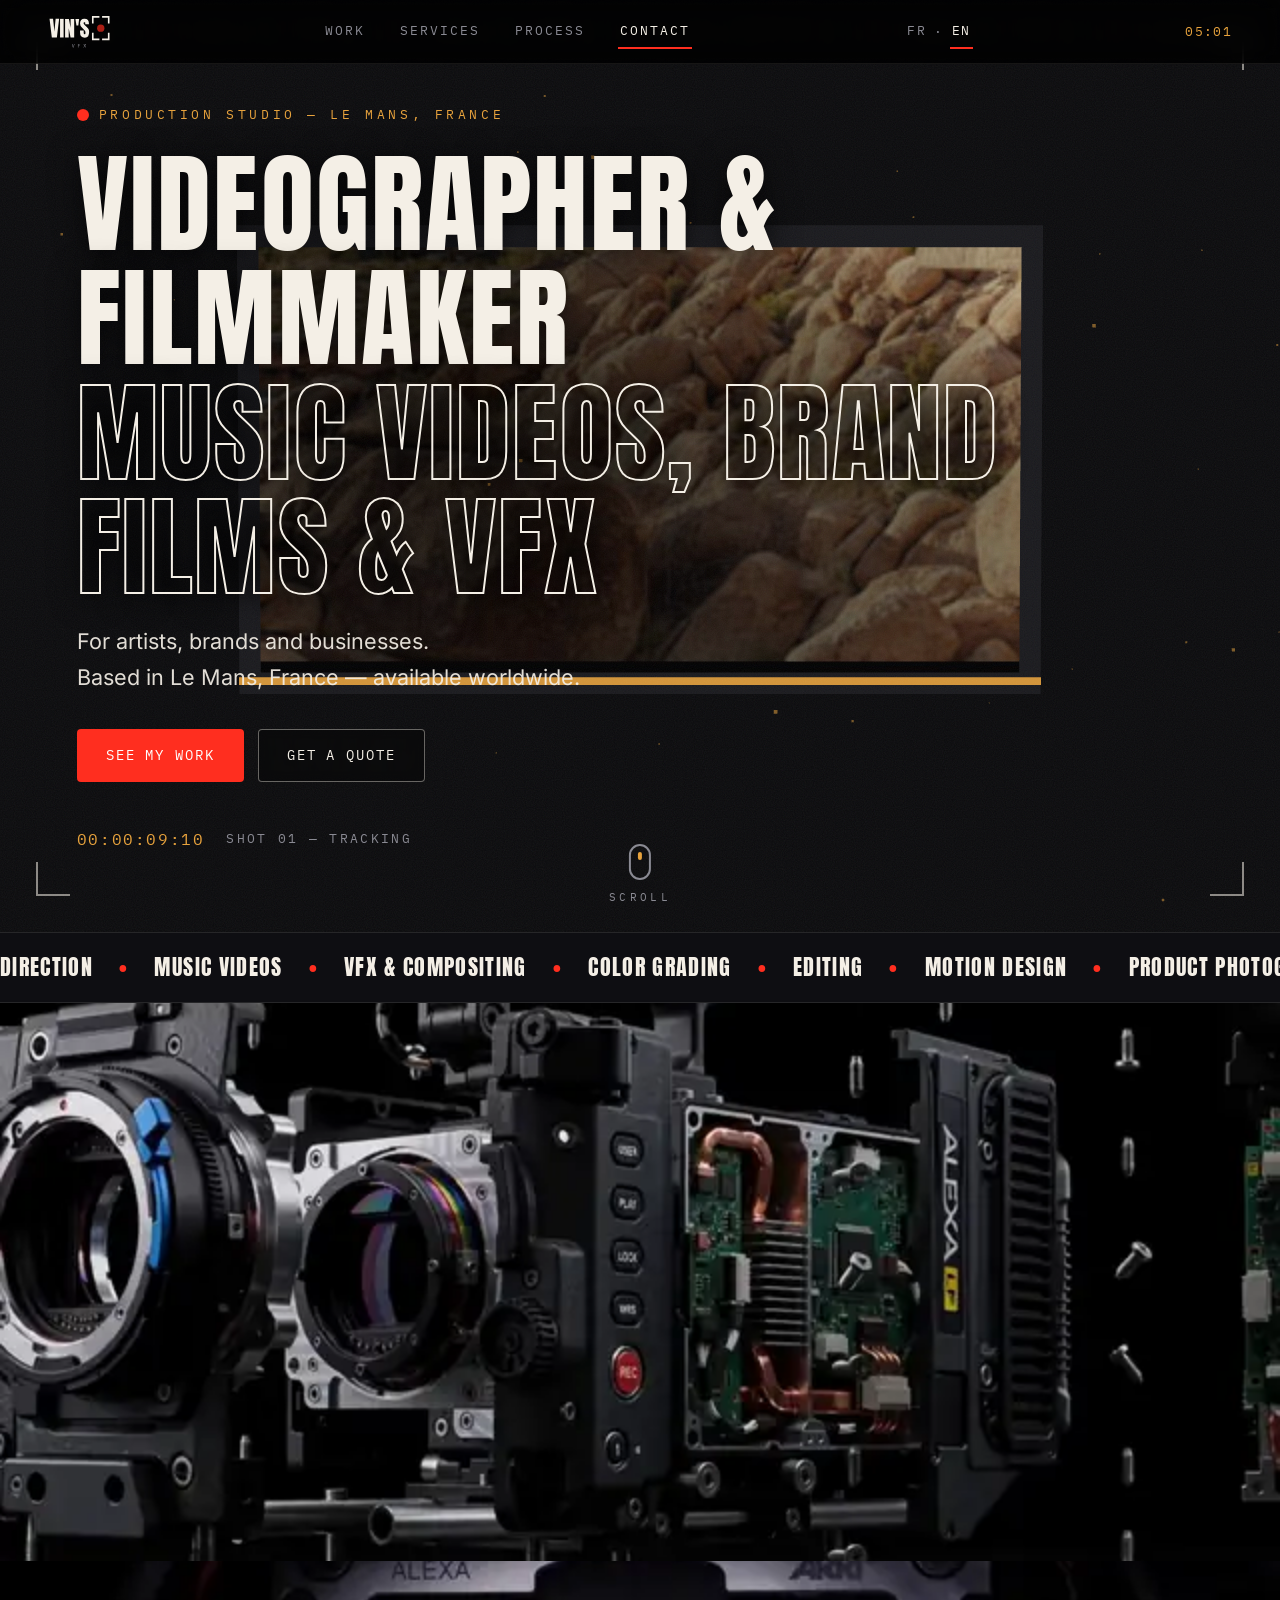
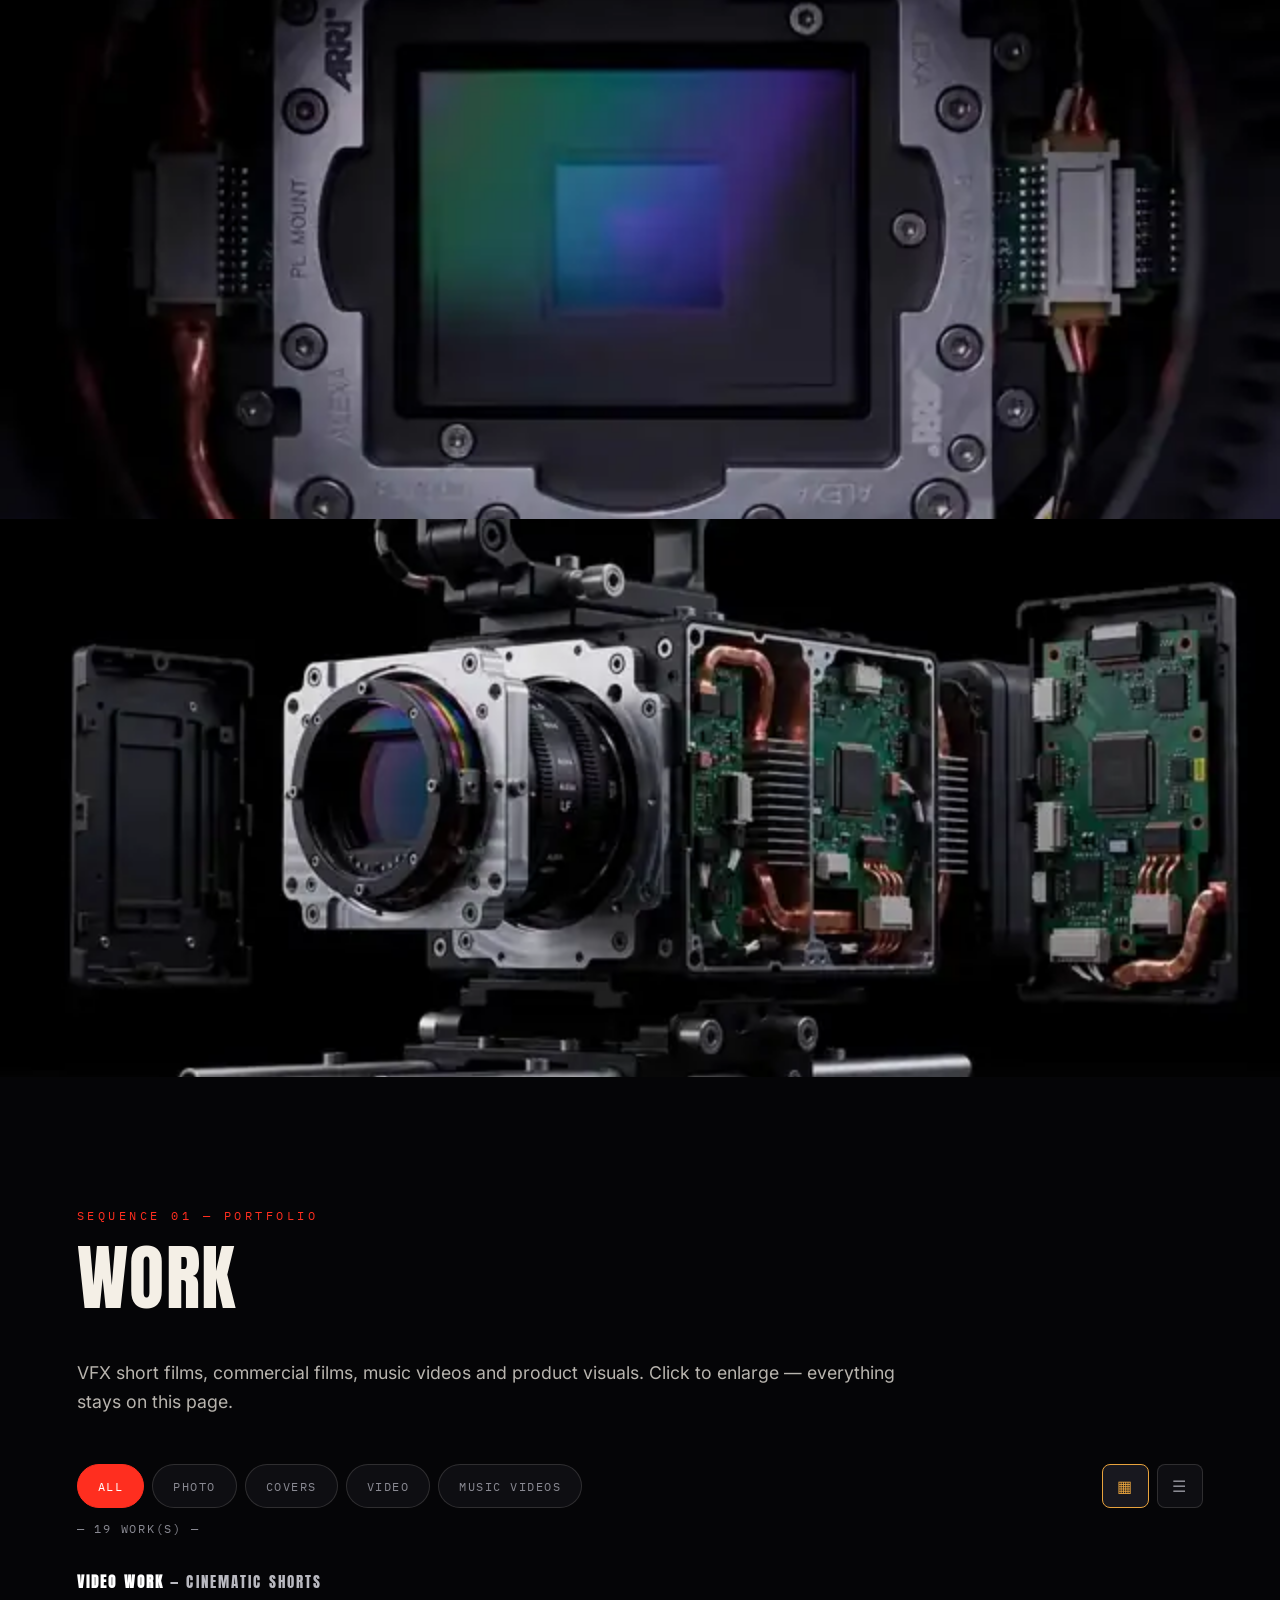
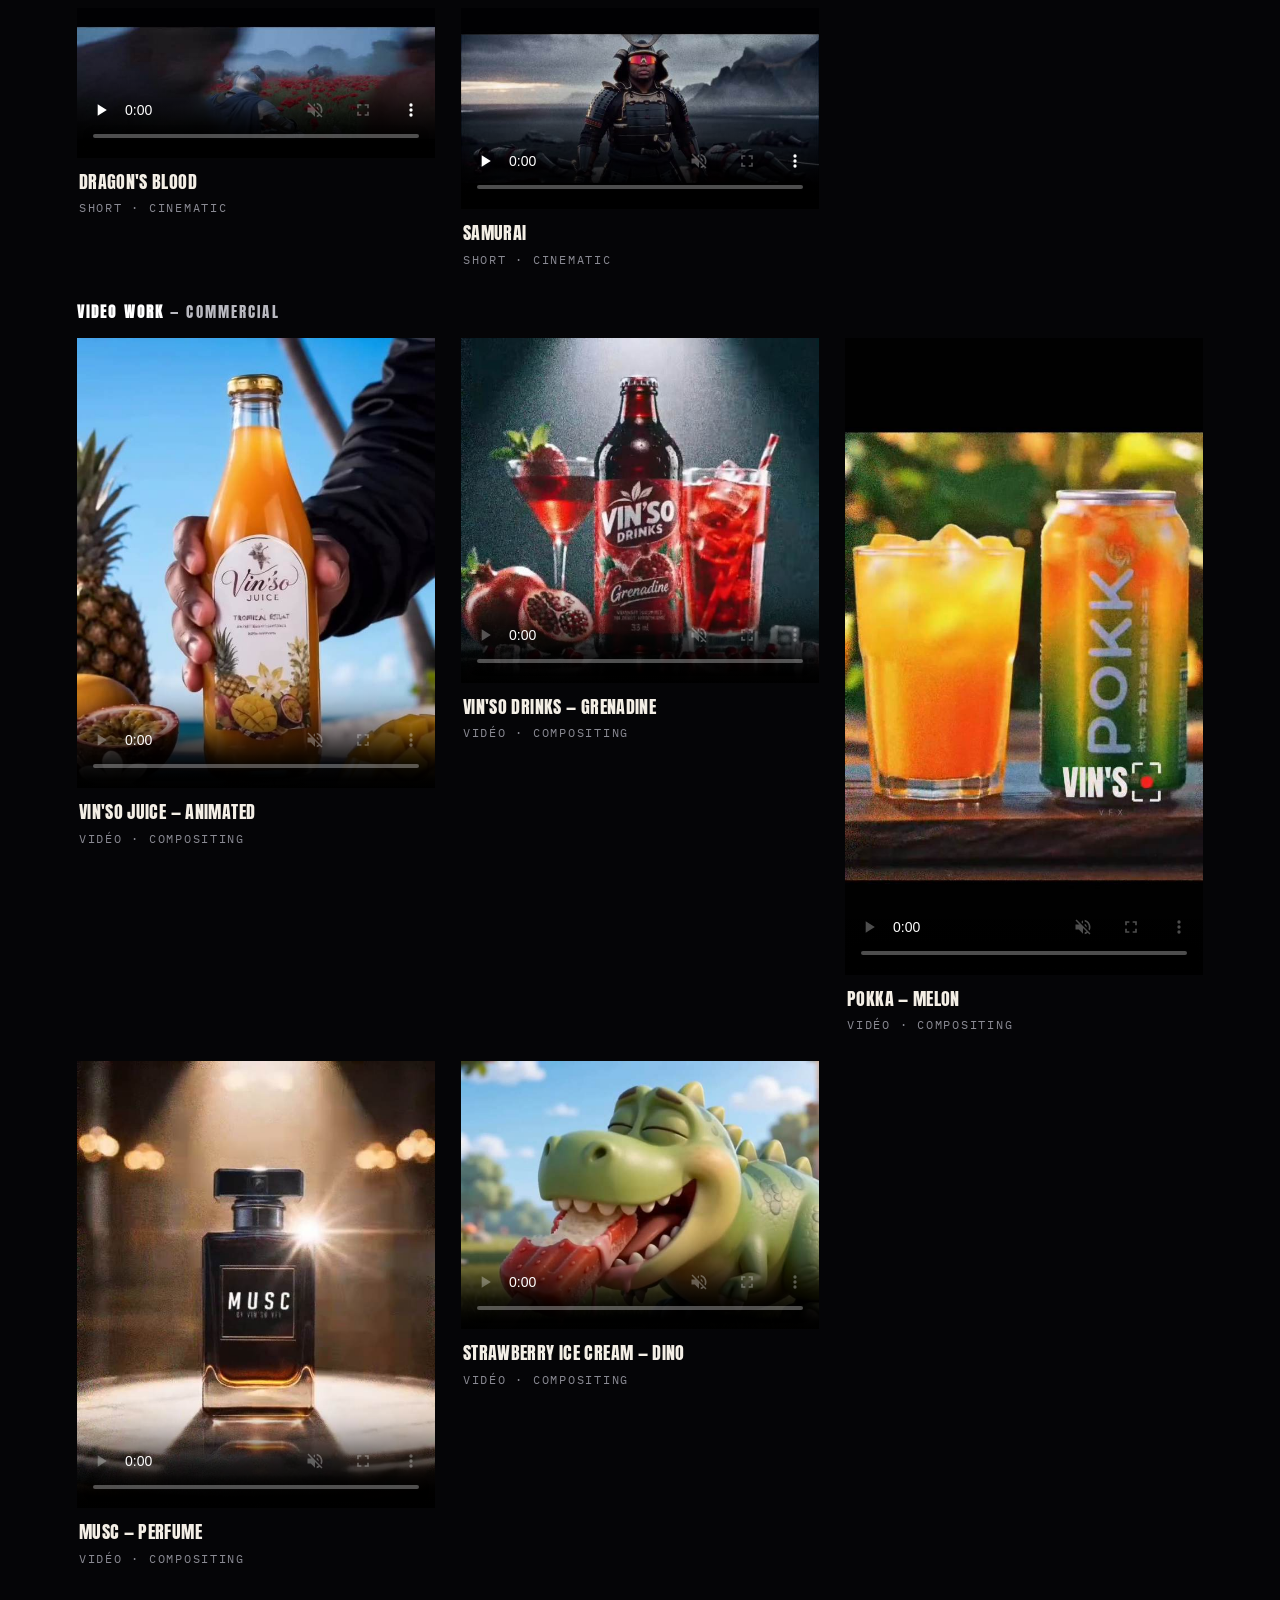
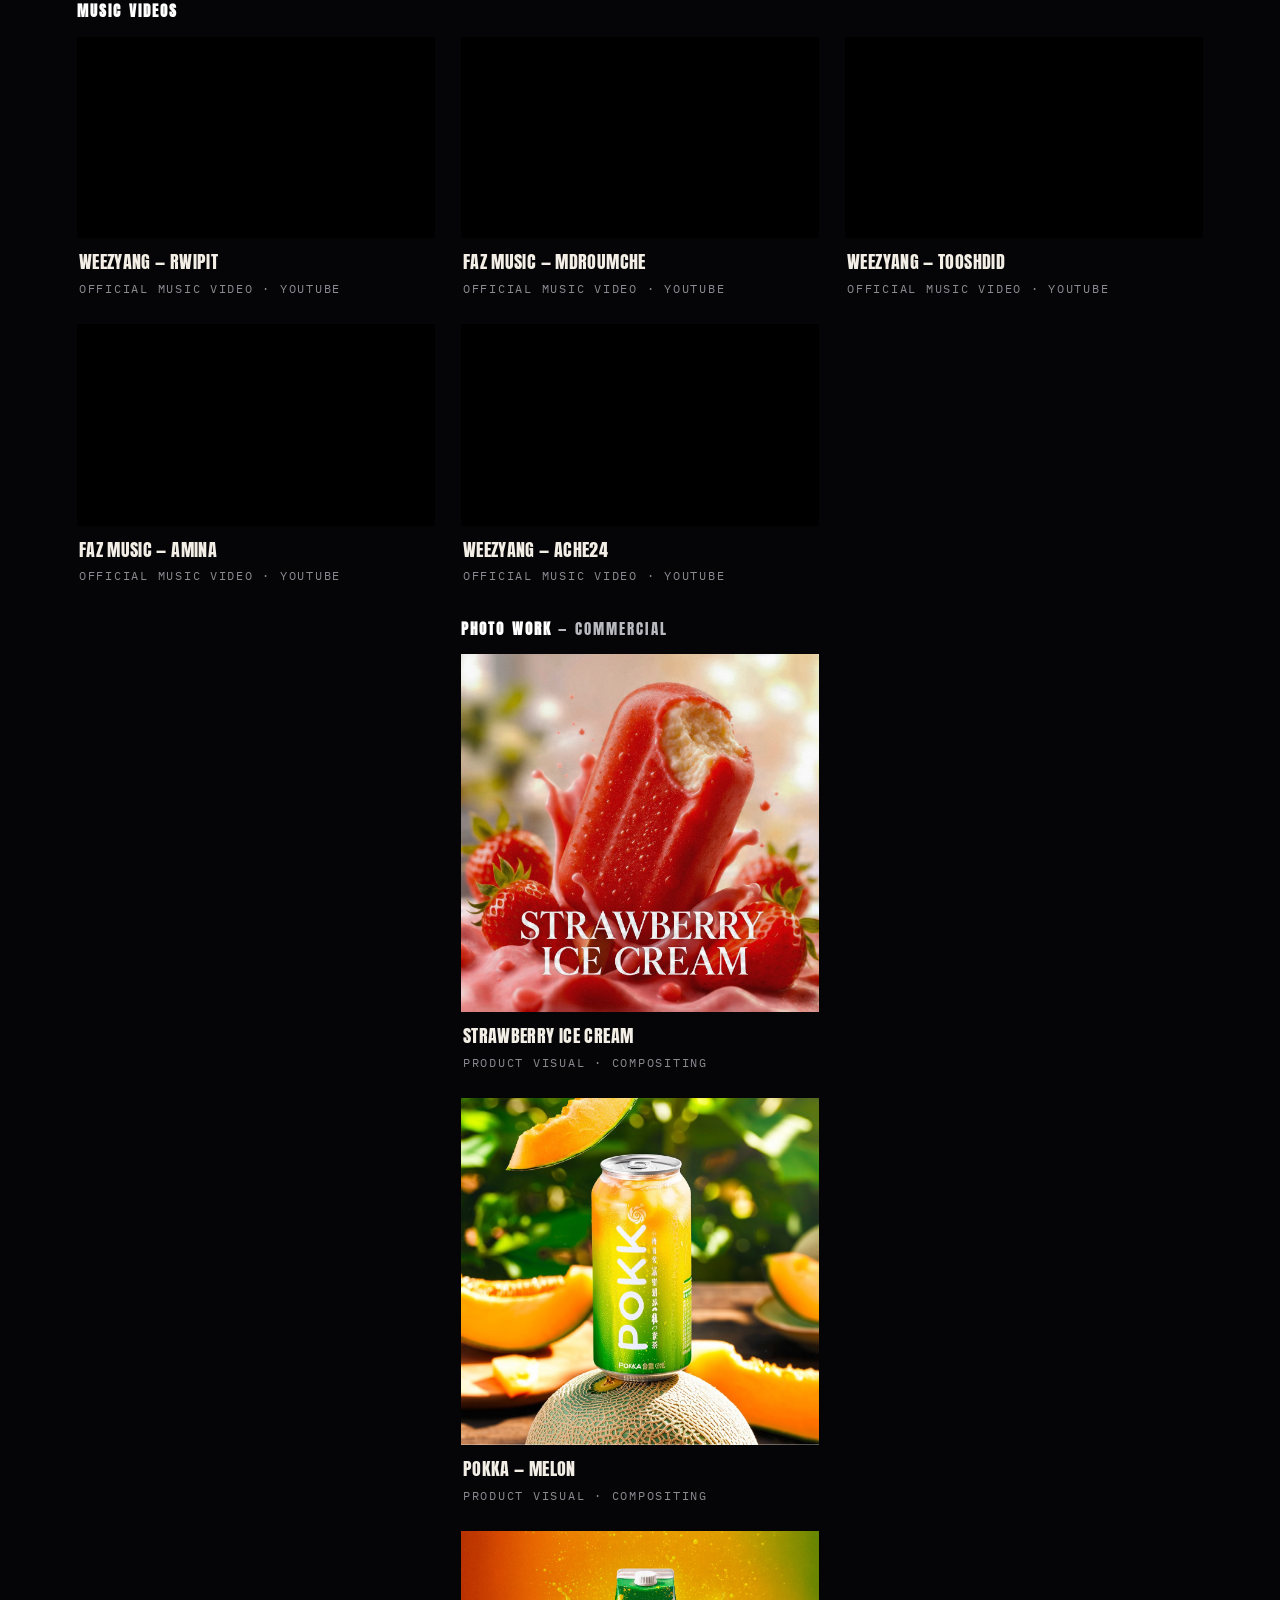
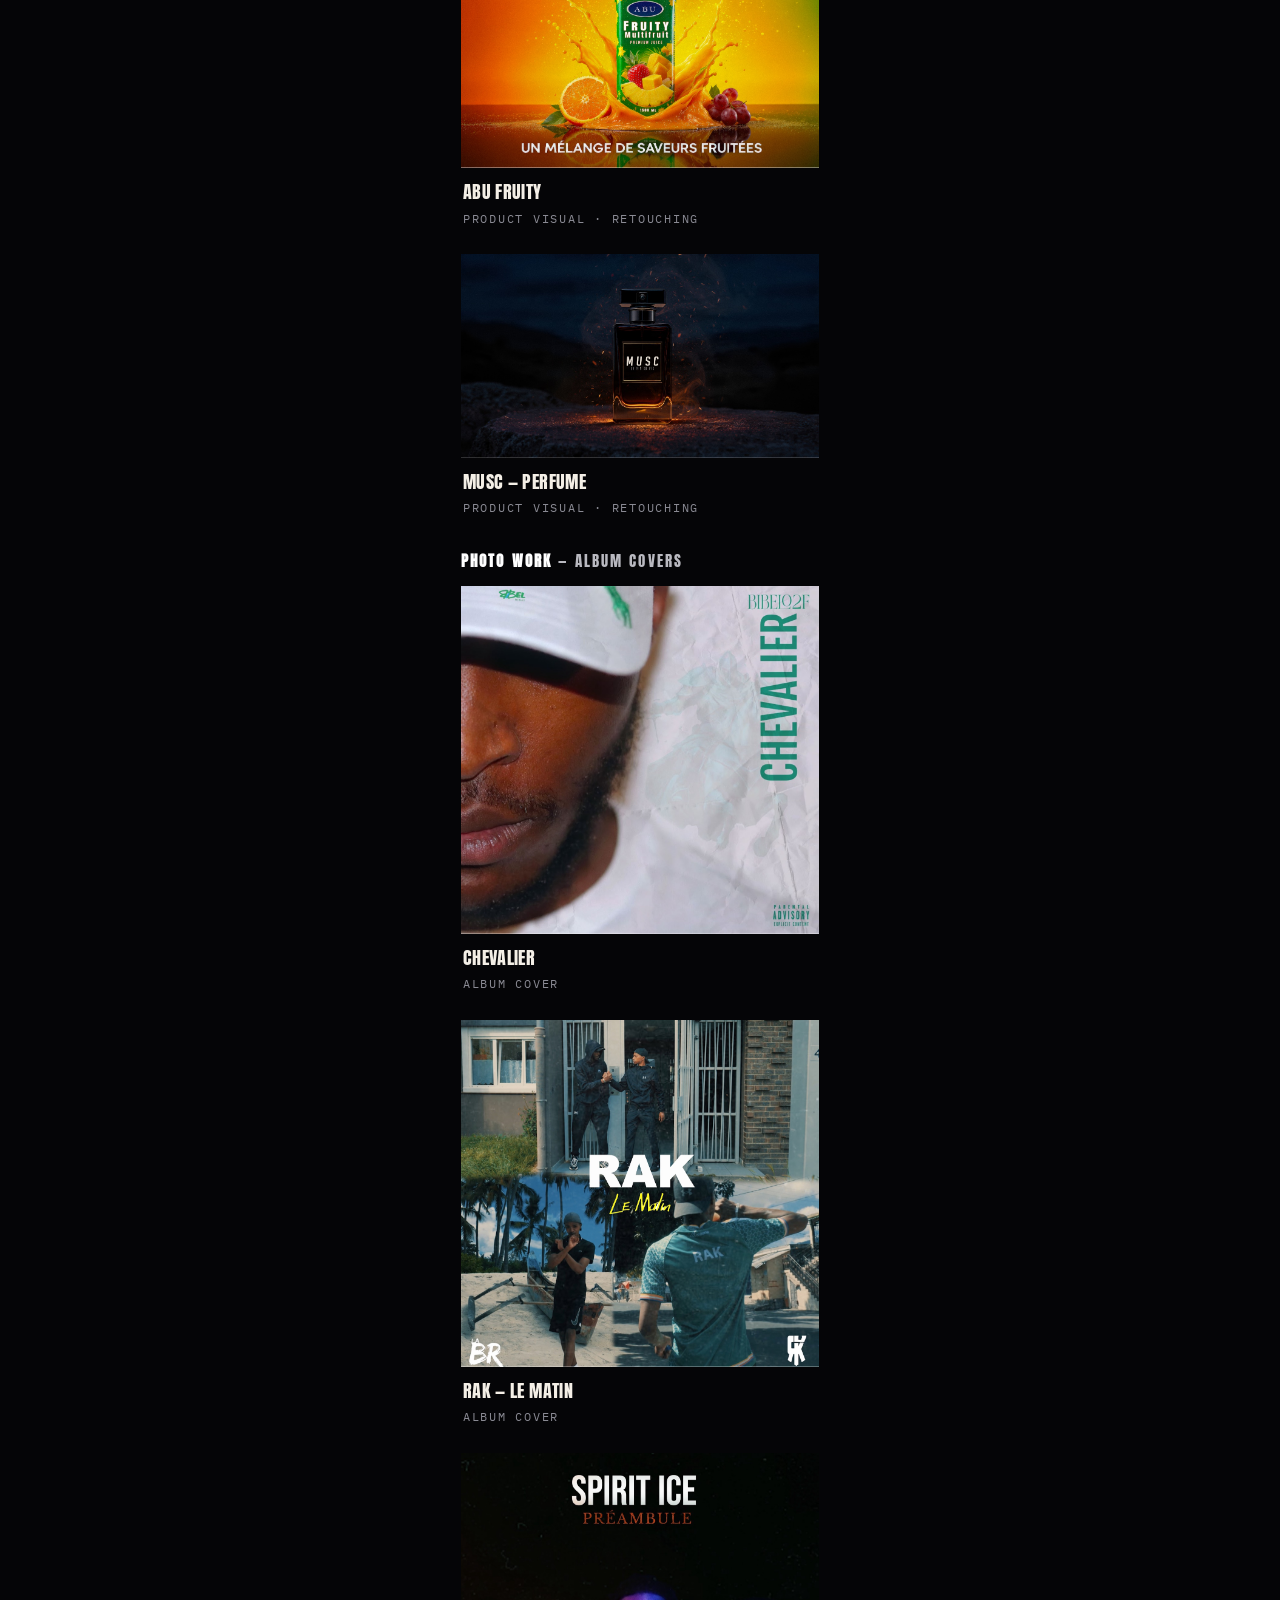
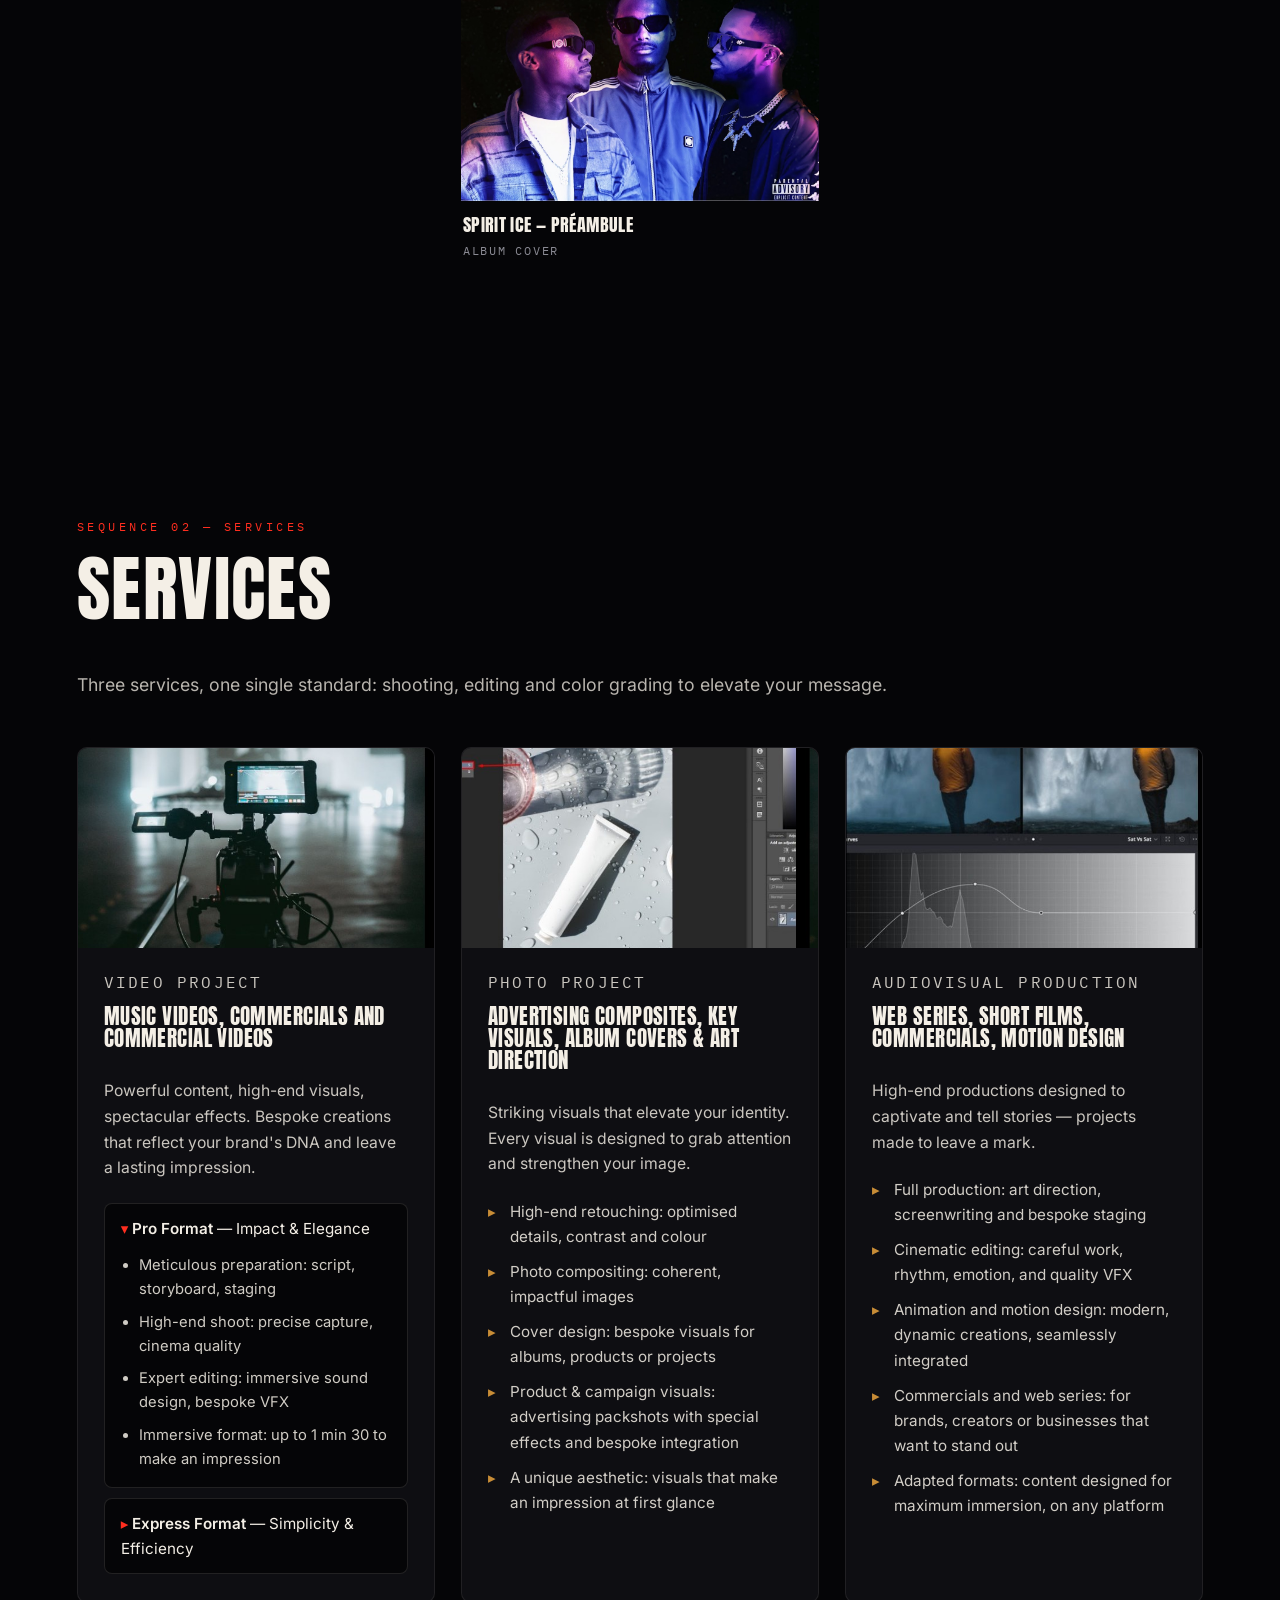
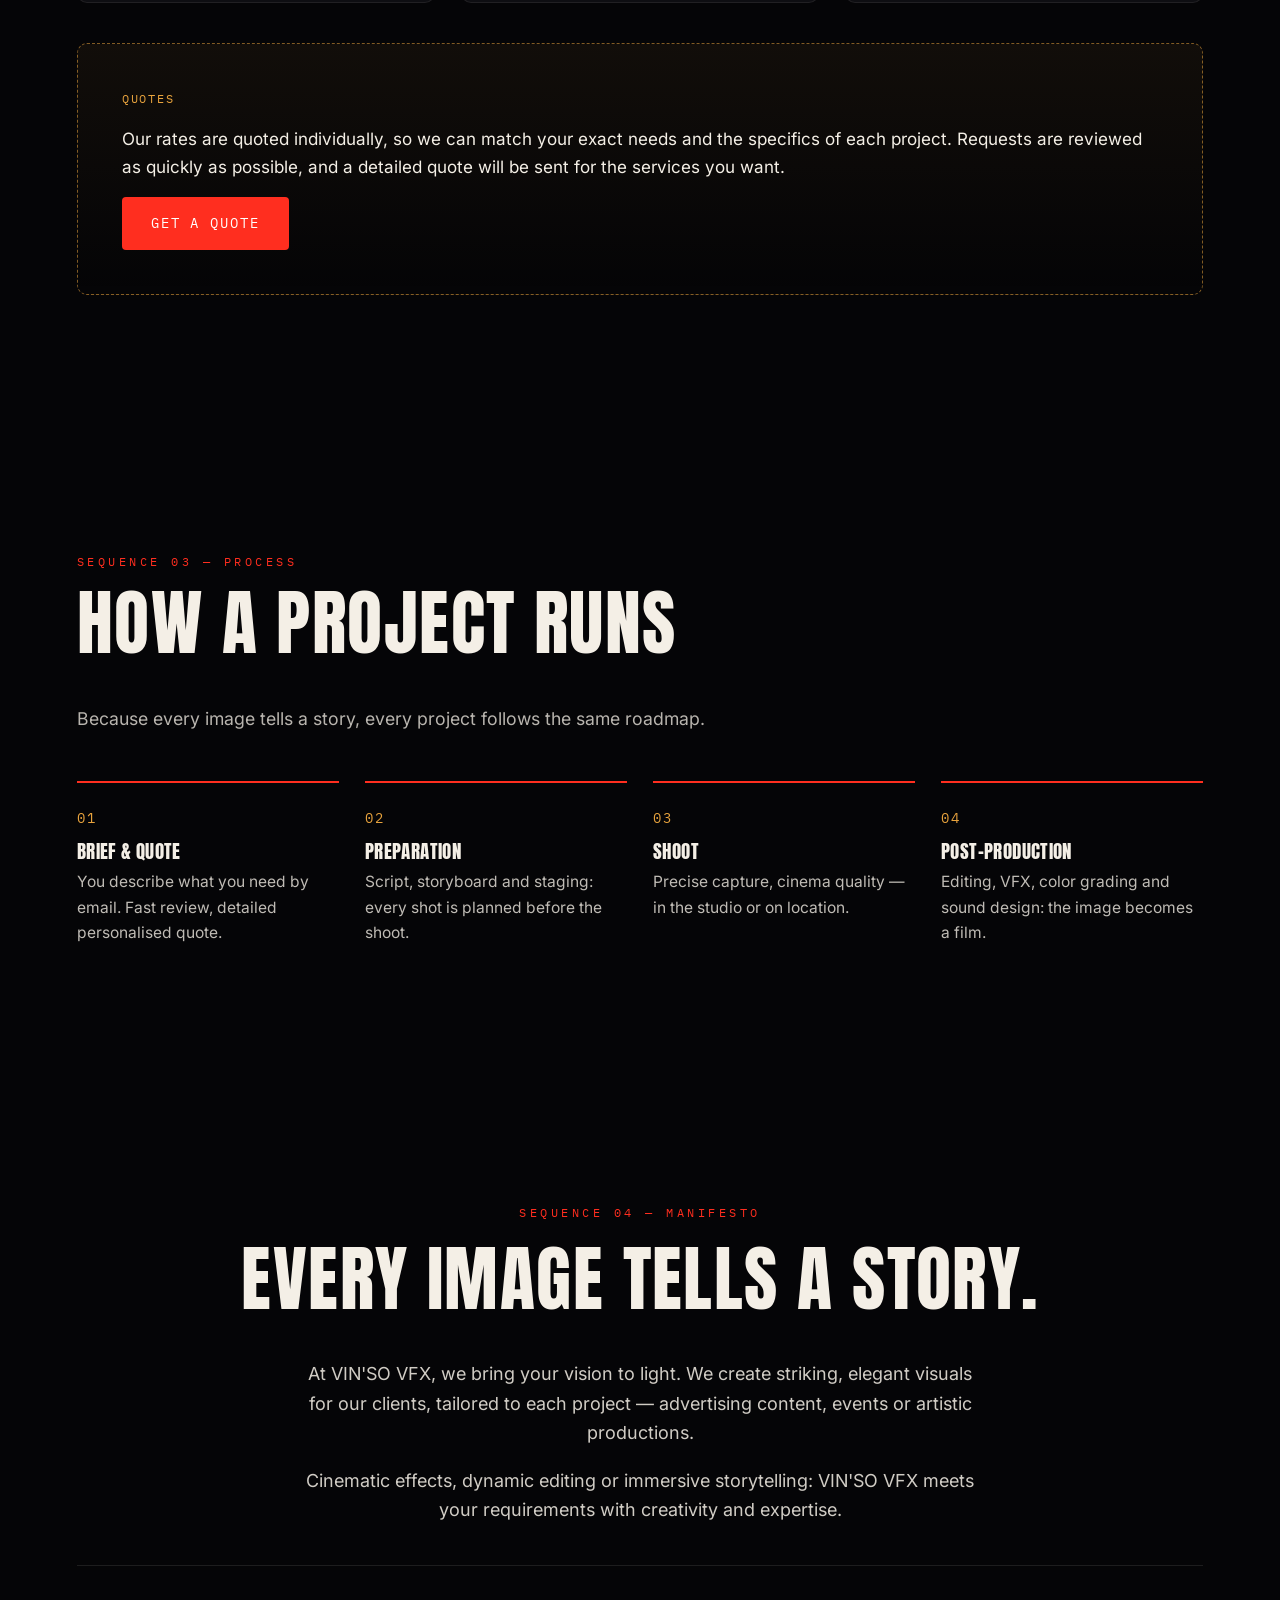
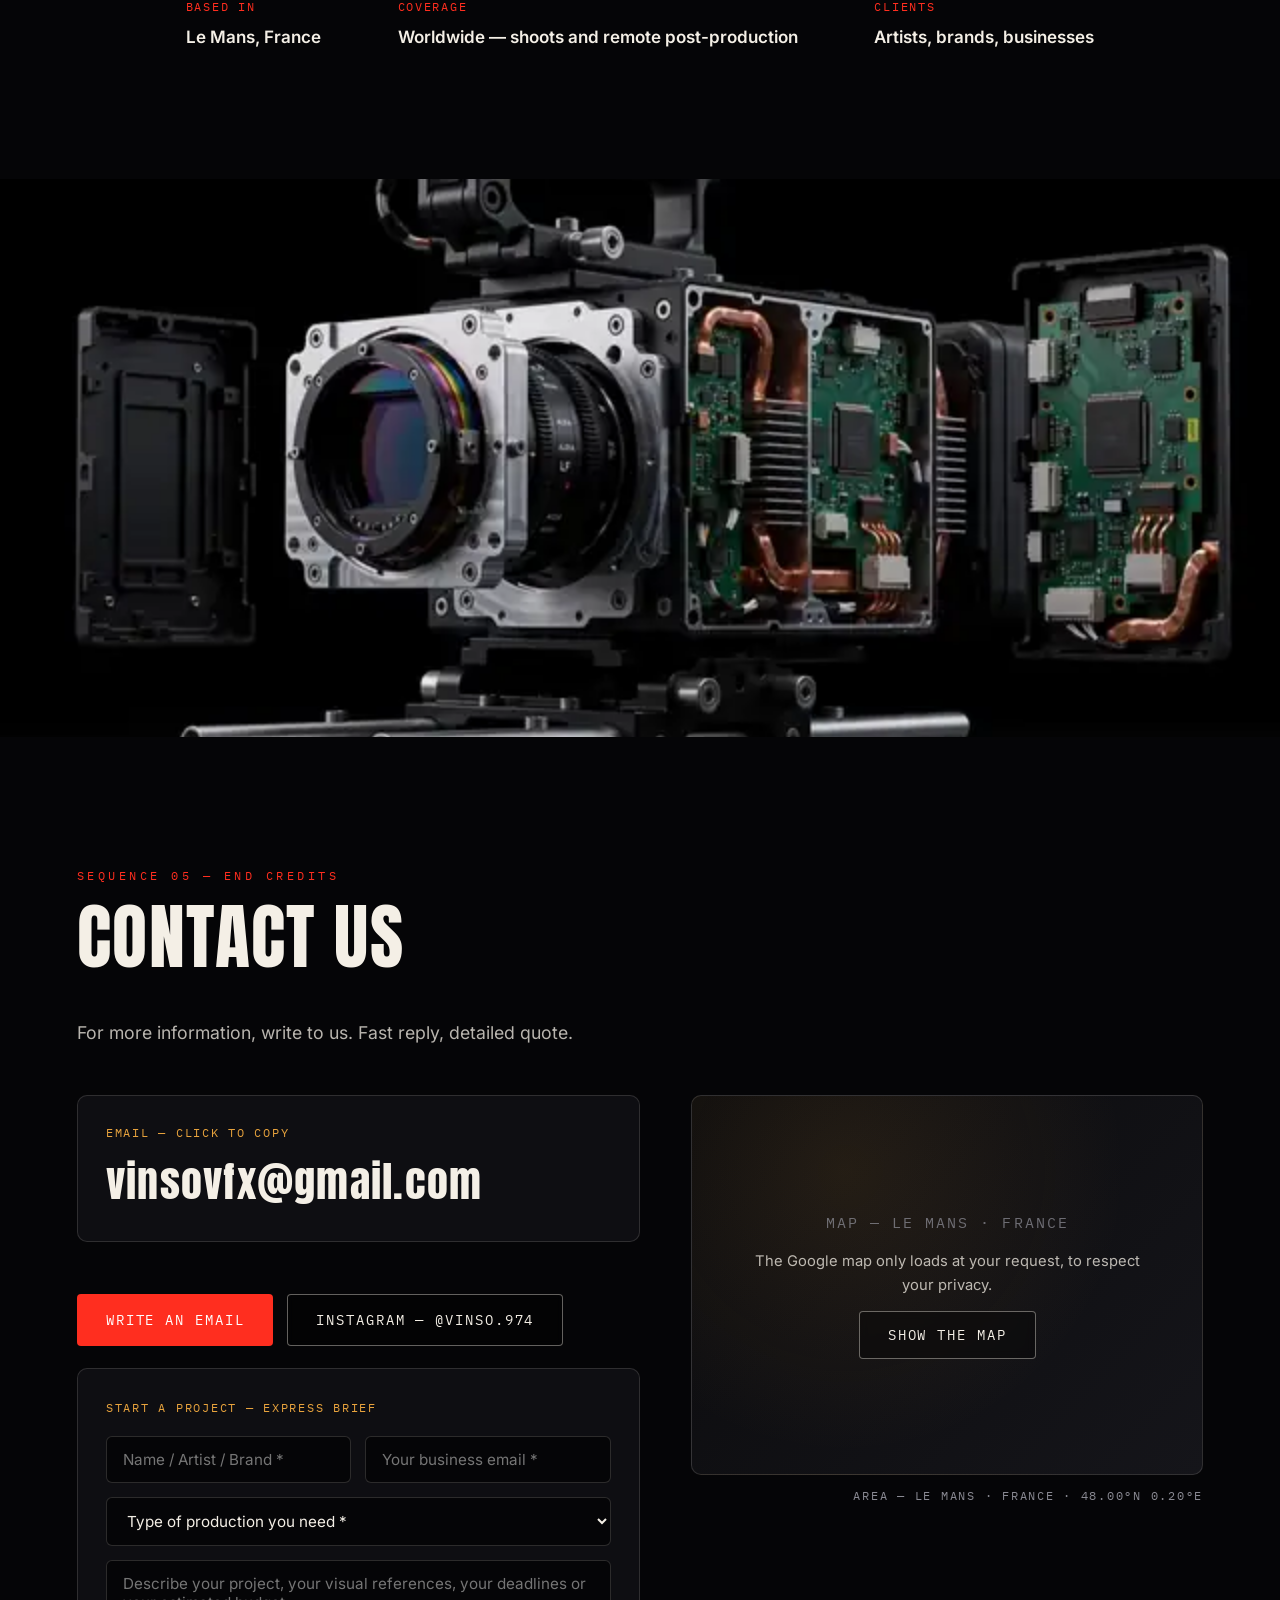
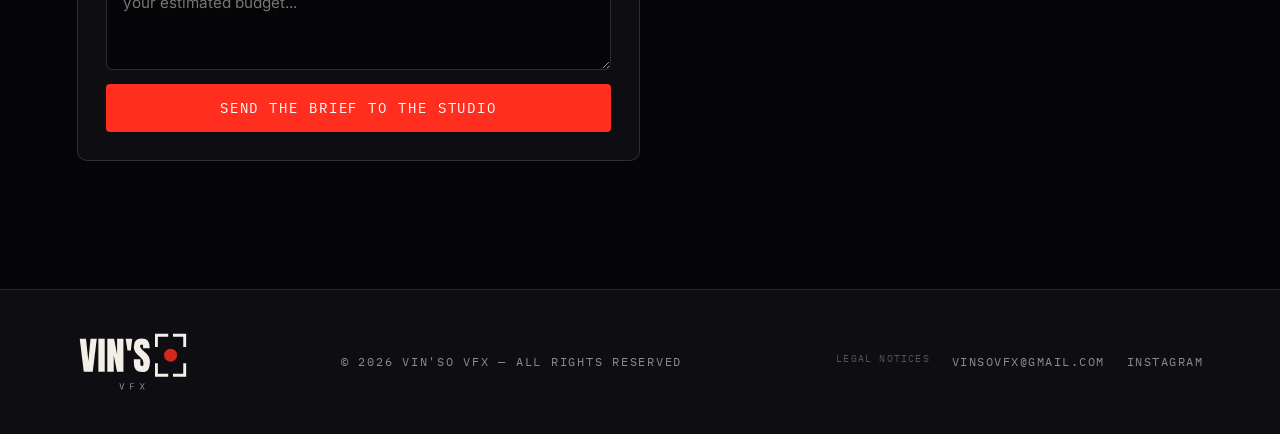
==== commit 775e7a81: "SEO : titres et descriptions raccourcis (FR + EN), ajout de llms.txt" ====
--- a/en/index.html
+++ b/en/index.html
@@ -3,8 +3,8 @@
 <head>
   <meta charset="UTF-8">
   <meta name="viewport" content="width=device-width, initial-scale=1.0">
-  <title>VIN'SO VFX — Videographer &amp; Filmmaker · Music Videos, Brand Films &amp; VFX</title>
-  <meta name="description" content="VIN'SO VFX — videographer &amp; filmmaker. Music videos, brand films, VFX and compositing, color grading, editing. For artists, brands and businesses. Based in Le Mans, France — available worldwide.">
+  <title>VIN'SO VFX — Videographer in Le Mans · Music Videos &amp; VFX</title>
+  <meta name="description" content="VIN'SO VFX — videographer &amp; filmmaker in Le Mans, France. Music videos, brand films, VFX, color grading and editing for artists, brands and businesses.">
   <meta name="theme-color" content="#0B0B0D">
   <meta name="color-scheme" content="dark">
   <link rel="canonical" href="https://www.vinsovfx.com/en/">
@@ -14,14 +14,14 @@
   <meta property="og:type" content="website">
   <meta property="og:locale" content="en_US">
   <meta property="og:title" content="VIN'SO VFX — Videographer &amp; Filmmaker">
-  <meta property="og:description" content="Music videos, brand films and VFX. For artists, brands and businesses. Based in Le Mans, France — available worldwide.">
+  <meta property="og:description" content="Videographer &amp; filmmaker in Le Mans, France. Music videos, brand films, VFX, color grading and editing for artists, brands and businesses.">
   <meta property="og:url" content="https://www.vinsovfx.com/en/">
   <meta property="og:site_name" content="VIN'SO VFX">
   <meta property="og:image" content="https://www.vinsovfx.com/assets/img/og-share-1200x630.jpg">
   <meta property="og:image:alt" content="Strawberry Ice Cream product visual by VIN'SO VFX">
   <meta name="twitter:card" content="summary_large_image">
   <meta name="twitter:title" content="VIN'SO VFX — Videographer &amp; Filmmaker">
-  <meta name="twitter:description" content="Music videos, brand films and VFX. For artists, brands and businesses. Based in Le Mans, France — available worldwide.">
+  <meta name="twitter:description" content="Videographer &amp; filmmaker in Le Mans, France. Music videos, brand films, VFX, color grading and editing for artists, brands and businesses.">
   <meta name="twitter:image" content="https://www.vinsovfx.com/assets/img/og-share-1200x630.jpg">
   <link rel="icon" href="../assets/logo.svg?v=3" type="image/svg+xml">
   <link rel="apple-touch-icon" href="../assets/img/apple-touch-icon.png">
